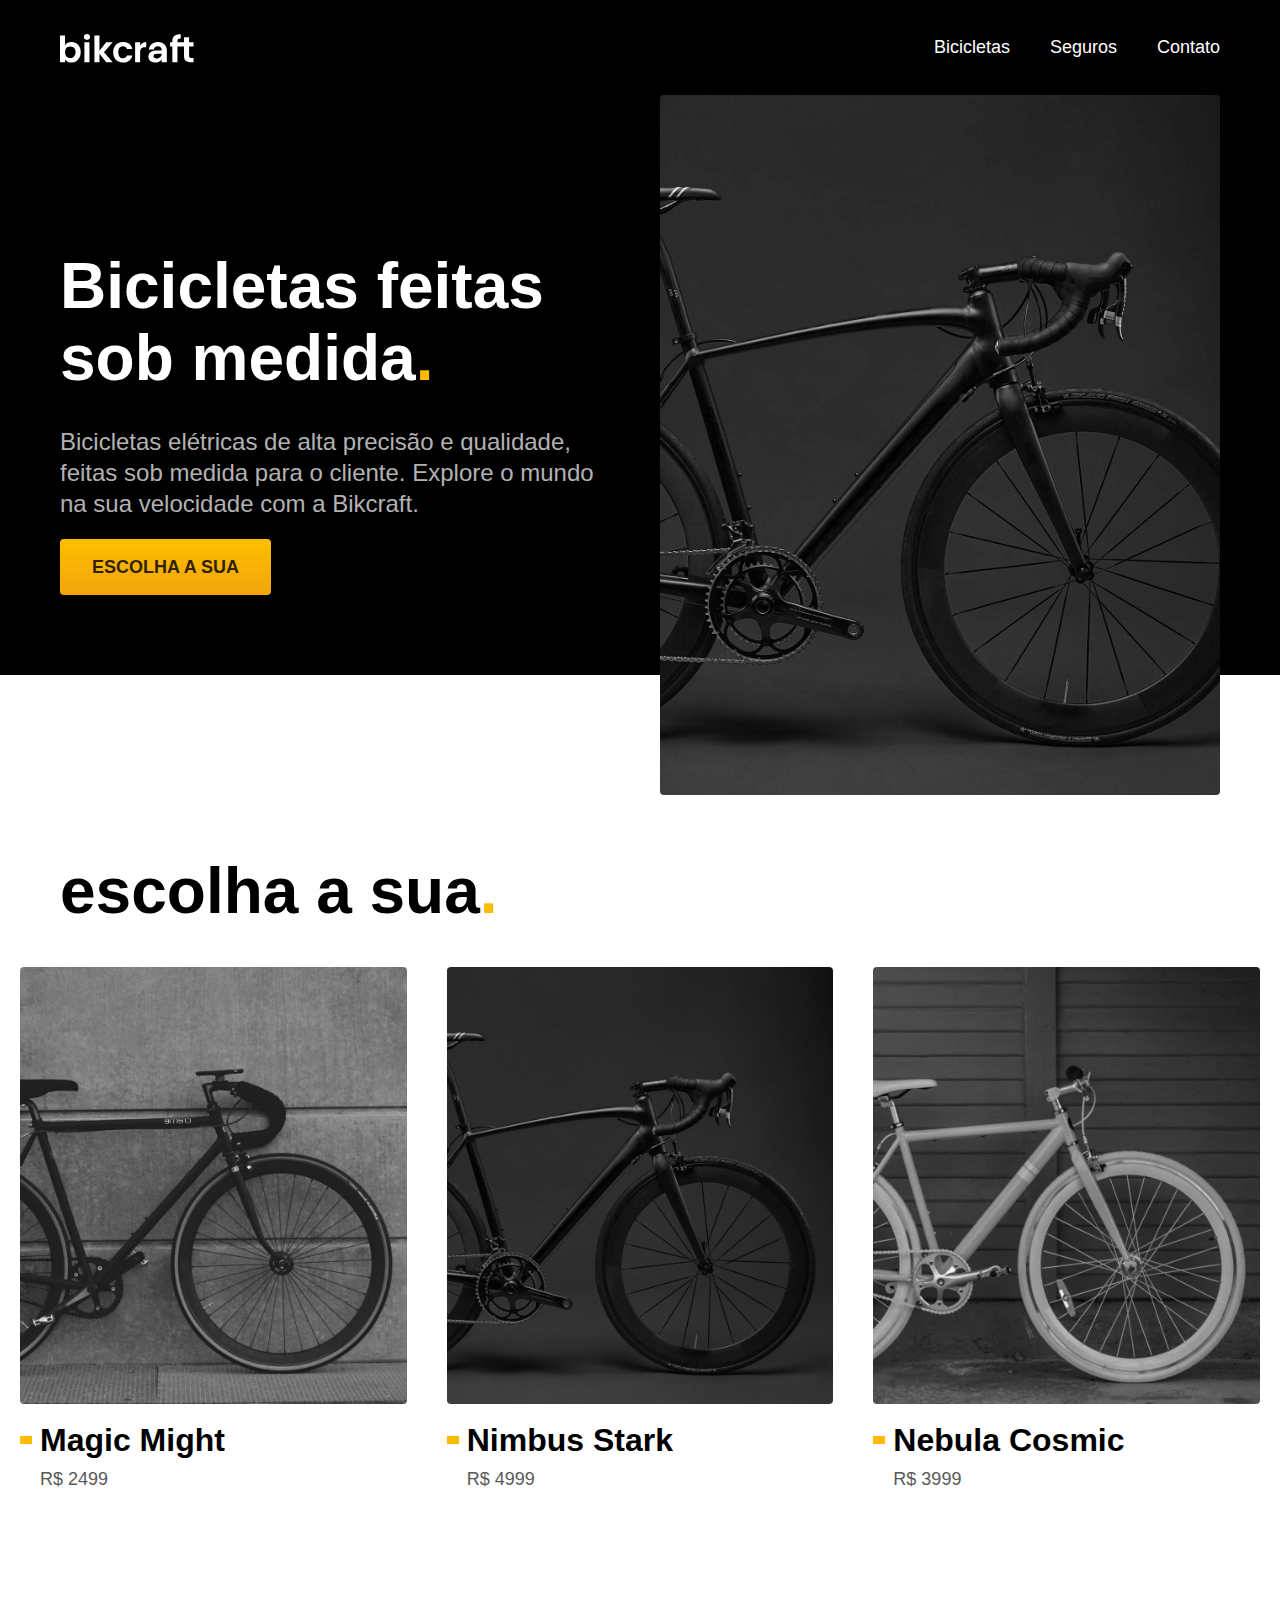
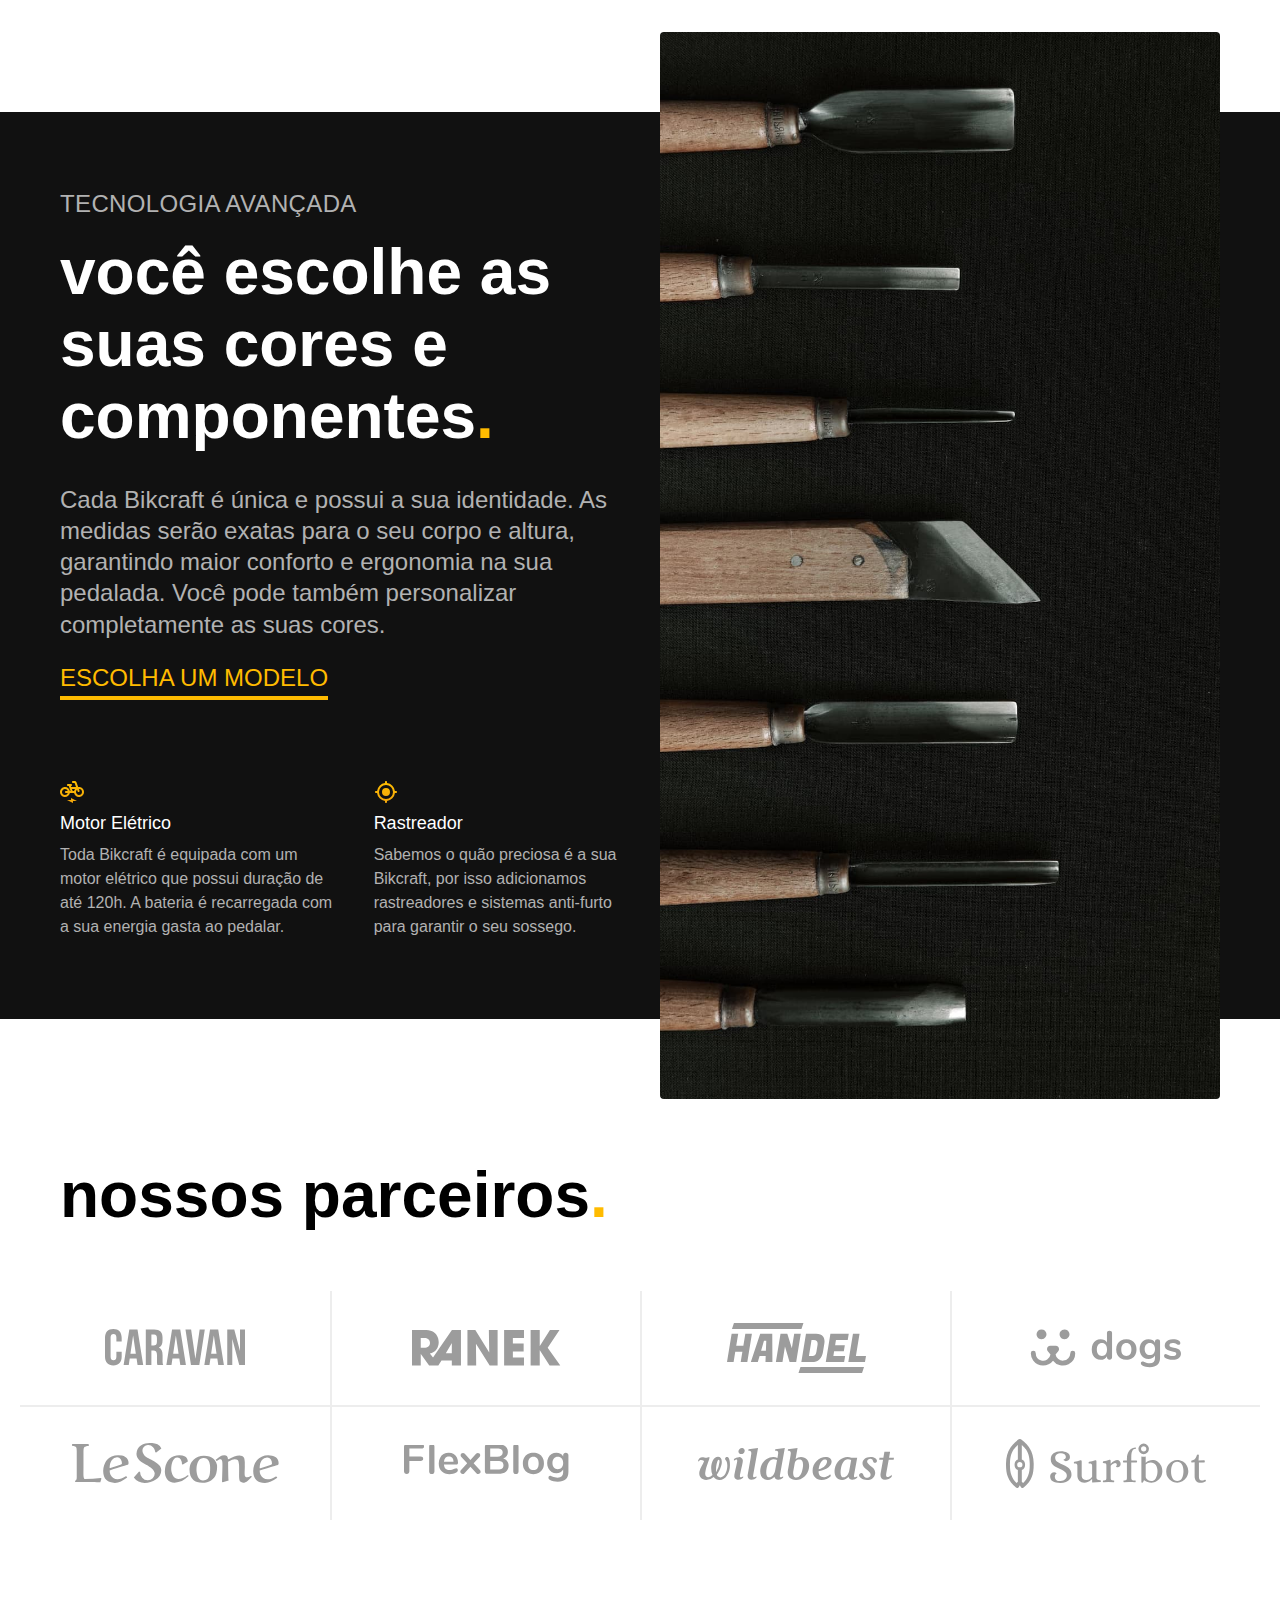
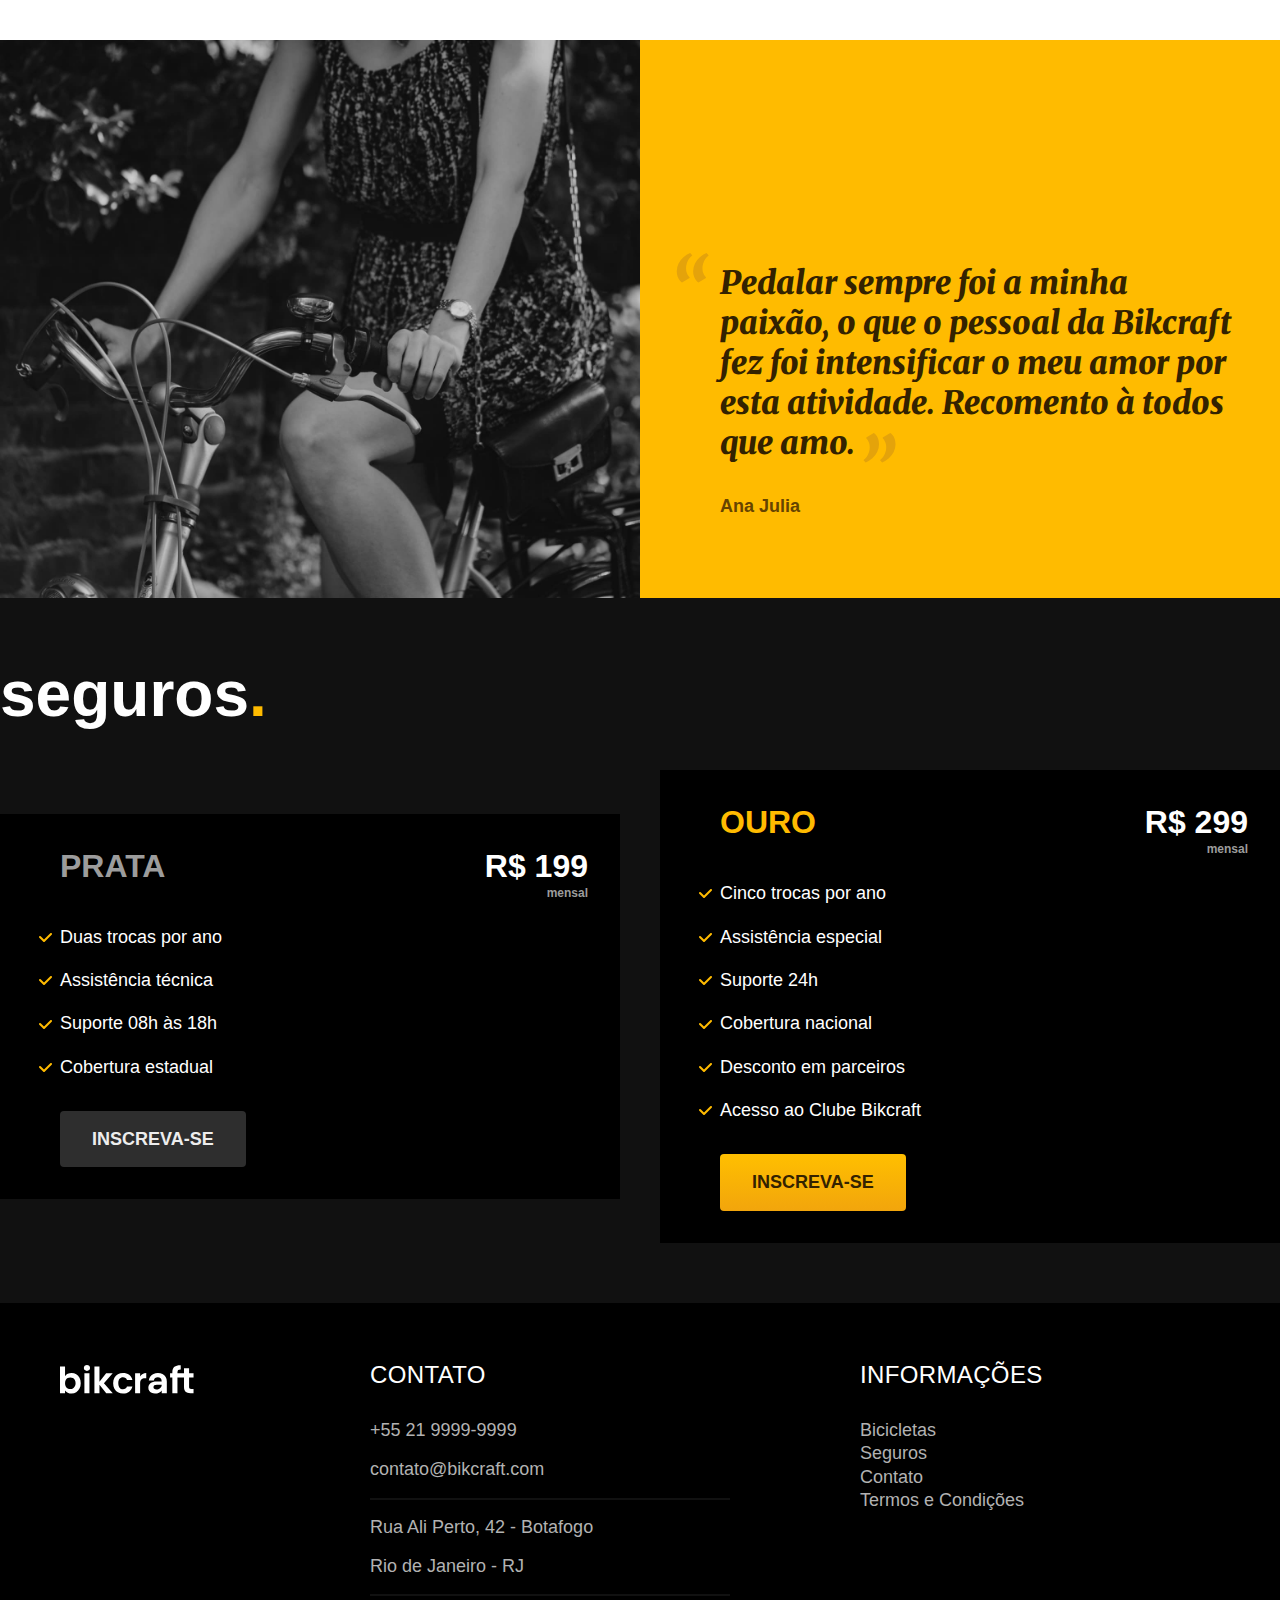
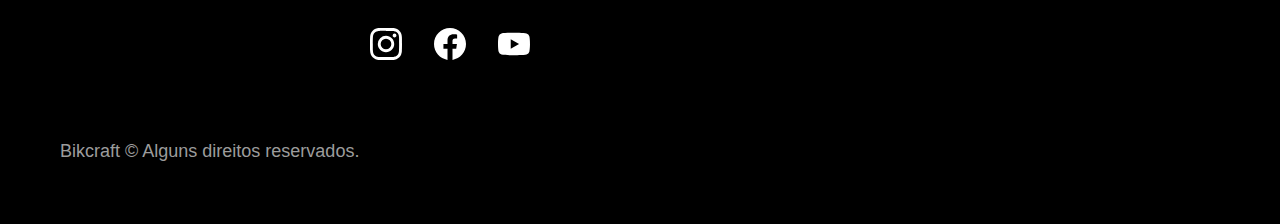
==== index.html @ 401b80a1 "criacao da pagina de termos" ====
<!DOCTYPE html>
<html lang="pt-br">

<head>
  <meta charset="UTF-8">
  <meta name="viewport" content="width=device-width, initial-scale=1.0">

  <title>Bikcraft - Bicicletas Elétricas</title>
  <meta name="description" content="Bicicletas elétricas de alta precisão e qualidade, feitas sob medida par ao cliente. Explore o mundo na sua velocidade com a Bikcraft.">

  <link rel="stylesheet" href="/css/style.css">

  <link rel="preconnect" href="https://fonts.googleapis.com">
  <link rel="preconnect" href="https://fonts.gstatic.com" crossorigin>
  <link href="https://fonts.googleapis.com/css2?family=DM+Sans:wght@400;700&family=Fira+Sans:wght@400;700&family=Merriweather:ital,wght@1,900&display=swap" rel="stylesheet">
</head>

<body>
  <header class="header-bg">
    <div class="header container">

      <a href="./">
        <img src="./img/bikcraft.svg" alt="Bikcraft">
      </a>

      <nav aria-label="primaria">
        <ul class="header-menu fonte-1-m cor-0">
          <li><a href="./bicicletas.html">Bicicletas</a></li>
          <li><a href="./seguros.html">Seguros</a></li>
          <li><a href="./contato.html">Contato</a></li>
        </ul>
      </nav>
    </div>
  </header>

  <main class="introducao-bg">
    <div class="introducao container">
      <div class="introducao-texto">
        <h1 class="fonte-1-xxl cor-0">
          Bicicletas feitas sob medida<span class="cor-p1">.</span>
        </h1>
        <p class="fonte-2-l cor-5">Bicicletas elétricas de alta precisão e qualidade, feitas sob medida para o cliente. Explore o mundo na sua velocidade com a Bikcraft.</p>
        <a class="fonte-1-m-b, botao" href="./bicicletas.html">Escolha a Sua</a>
      </div>
      <div>
        <img src="./img/fotos/introducao.jpg" alt="bicicleta elétrica preta">
      </div>
    </div>
  </main>

  <article class="bicicletas-lista ">
    <h2 class="container fonte-1-xxl cor-12">escolha a sua<span class="cor-p1">.</span></h2>

    <ul>
      <li>
        <a href="./bicicletas/magic.html">
          <img src="./img/bicicletas/magic-home.jpg" alt="Bicicleta preta">
          <h3 class="fonte-1-xl cor-12">Magic Might</h3>
          <span class="fonte-2-m cor-8">R$ 2499</span>
        </a>
      </li>
      <li>
        <a href="./bicicletas/nimbus.html">
          <img src="./img/bicicletas/nimbus-home.jpg" alt="Bicicleta preta">
          <h3 class="fonte-1-xl cor-12">Nimbus Stark</h3>
          <span class="fonte-2-m cor-8">R$ 4999</span>
        </a>
      </li>
      <li>
        <a href="./bicicletas/nebula.html">
          <img src="./img/bicicletas/nebula-home.jpg" alt="Bicicleta preta">
          <h3 class="fonte-1-xl cor-12">Nebula Cosmic</h3>
          <span class="fonte-2-m cor-8">R$ 3999</span>
        </a>
      </li>
    </ul>
  </article>

  <article class="tecnologia-bg">
    <div class="tecnologia container">
      <div class="tecnologia-conteudo">
        <span class="fonte-2-l-b cor-5">Tecnologia Avançada</span>
        <h2 class="fonte-1-xxl cor-0">você escolhe as suas cores e componentes<span class="cor-p1">.</span></h2>
        <p class="fonte-2-l cor-5">Cada Bikcraft é única e possui a sua identidade. As medidas serão exatas para o seu corpo e altura, garantindo maior conforto e ergonomia na sua pedalada. Você pode também personalizar completamente as suas cores.</p>
        <a class="link" href="./bicicletas.html">Escolha um modelo</a>
        <div class="tecnologia-vantagens">
          <div>
            <img src="/img/icones/eletrica.svg" alt="">
            <h3 class="fonte-1-m cor-0">Motor Elétrico</h3>
            <p class="fonte-2-s cor-5">Toda Bikcraft é equipada com um motor elétrico que possui duração de até 120h. A bateria é recarregada com a sua energia gasta ao pedalar.</p>
          </div>
          <div>
            <img src="/img/icones/rastreador.svg" alt="">
            <h3 class="fonte-1-m cor-0">Rastreador</h3>
            <p class="fonte-2-s cor-5">Sabemos o quão preciosa é a sua Bikcraft, por isso adicionamos rastreadores e sistemas anti-furto para garantir o seu sossego.</p>
          </div>
        </div>
      </div>
      <div class="tecnologia-imagem">
        <img src="./img/fotos/tecnologia.jpg" alt="">
      </div>

    </div>
  </article>

  <section class="parceiros" aria-label="Nossos Parceiros">
    <h2 class="container fonte-1-xxl">nossos parceiros<span class="cor-p1">.</span></h2>

    <ul>
      <li><img src="./img/parceiros/caravan.svg" alt="caravan"></li>
      <li><img src="./img/parceiros/ranek.svg" alt="ranek"></li>
      <li><img src="./img/parceiros/handel.svg" alt="handel"></li>
      <li><img src="./img/parceiros/dogs.svg" alt="dogs.svg"></li>
      <li><img src="./img/parceiros/lescone.svg" alt="lescone"></li>
      <li><img src="./img/parceiros/flexblog.svg" alt="flexblog"></li>
      <li><img src="./img/parceiros/wildbeast.svg" alt="wildbeast"></li>
      <li><img src="./img/parceiros/surfbot.svg" alt="surfbot"></li>
    </ul>
  </section>

  <section class="depoimento" aria-label="Depoimento">
    <div>
      <img src="./img/fotos/depoimento.jpg" alt="Pessoa pedalando uma bicicleta Bikcraft">
    </div>
    <div class="depoimento-conteudo">
      <blockquote class="fonte-1-xl cor-p5">
        <p>Pedalar sempre foi a minha paixão, o que o pessoal da Bikcraft fez foi intensificar o meu amor por esta atividade. Recomento à todos que amo.</p>
      </blockquote>
      <span class="fonte-1-m-b cor-p4">Ana Julia</span>
    </div>
  </section>

  <article class="seguros-bg">
    <div class="seguros">
      <h2 class="fonte-1-xxl cor-0">seguros<span class="cor-p1">.</span></h2>
      <div class="seguros-item">
        <h3 class="fonte-1-xl cor-6">PRATA</h3>
        <span class="fonte-1-xl cor-0">R$ 199 <span class="fonte-1-xs cor-6">mensal</span></span>
        <ul class="fonte-2-m cor-0">
          <li>Duas trocas por ano</li>
          <li>Assistência técnica</li>
          <li>Suporte 08h às 18h</li>
          <li>Cobertura estadual</li>
        </ul>
        <a class="botao secundario" href="./orcamento.html">Inscreva-se</a>
      </div>

      <div class="seguros-item">
        <h3 class="fonte-1-xl cor-p1">OURO</h3>
        <span class="fonte-1-xl cor-0">R$ 299 <span class="fonte-1-xs cor-6">mensal</span></span>
        <ul class="fonte-2-m cor-0">
          <li>Cinco trocas por ano</li>
          <li>Assistência especial</li>
          <li>Suporte 24h</li>
          <li>Cobertura nacional</li>
          <li>Desconto em parceiros</li>
          <li>Acesso ao Clube Bikcraft</li>
        </ul>
        <a class="botao" href="./orcamento.html">Inscreva-se</a>
      </div>
    </div>
  </article>

  <footer class="footer-bg">
    <div class="footer container">
      <img src="./img/bikcraft.svg" alt="Bikcraft">
      <div class="footer-contato">
        <h3 class="fonte-2-l-b cor-0">Contato</h3>
        <ul class="fonte-2-m cor-5">
          <li><a href="tel:+552199999999">+55 21 9999-9999</a></li>
          <li><a href="mailto:contato@bikcraft.com">contato@bikcraft.com</a></li>
          <li>Rua Ali Perto, 42 - Botafogo</li>
          <li>Rio de Janeiro - RJ</li>
        </ul>
        <div class="footer-redes">
          <a href="./">
            <img src="./img/redes/instagram.svg" alt="Instagram">
          </a>
          <a href="./">
            <img src="./img/redes/facebook.svg" alt="Facebook">
          </a>
          <a href="./">
            <img src="./img/redes/youtube.svg" alt="Youtube">
          </a>
        </div>
      </div>
      <div class="footer-informacoes">
        <h3 class="fonte-2-l-b cor-0">Informações</h3>
        <nav>
          <ul class="fonte-1-m cor-5">
            <li><a href="./bicicletas.html">Bicicletas</a></li>
            <li><a href="./seguros.html">Seguros</a></li>
            <li><a href="./contato.html">Contato</a></li>
            <li><a href="./termos.html">Termos e Condições</a></li>
          </ul>
        </nav>
      </div>
      <p class="footer-copy fonte-2-m cor-6">Bikcraft © Alguns direitos reservados.</p>
    </div>
  </footer>
</body>

</html>
---- css/style.css ----
@import "./global/global.css";
@import "./global/header.css";
@import "./global/footer.css";

/* Utilidades */
@import "./utilidades/componentes.css";
@import "./utilidades/cores.css";
@import "./utilidades/fontes.css";

/* Home */
@import "./home/introducao.css";
@import "./home/tecnologia.css";
@import "./home/parceiros.css";
@import "./home/depoimento.css";

/* Bicicletas */
@import "./bicicletas/bicicletas-lista.css";

/* Seguros */
@import "./seguros/seguros.css";

/* Termos */
@import "./termos/termos.css";
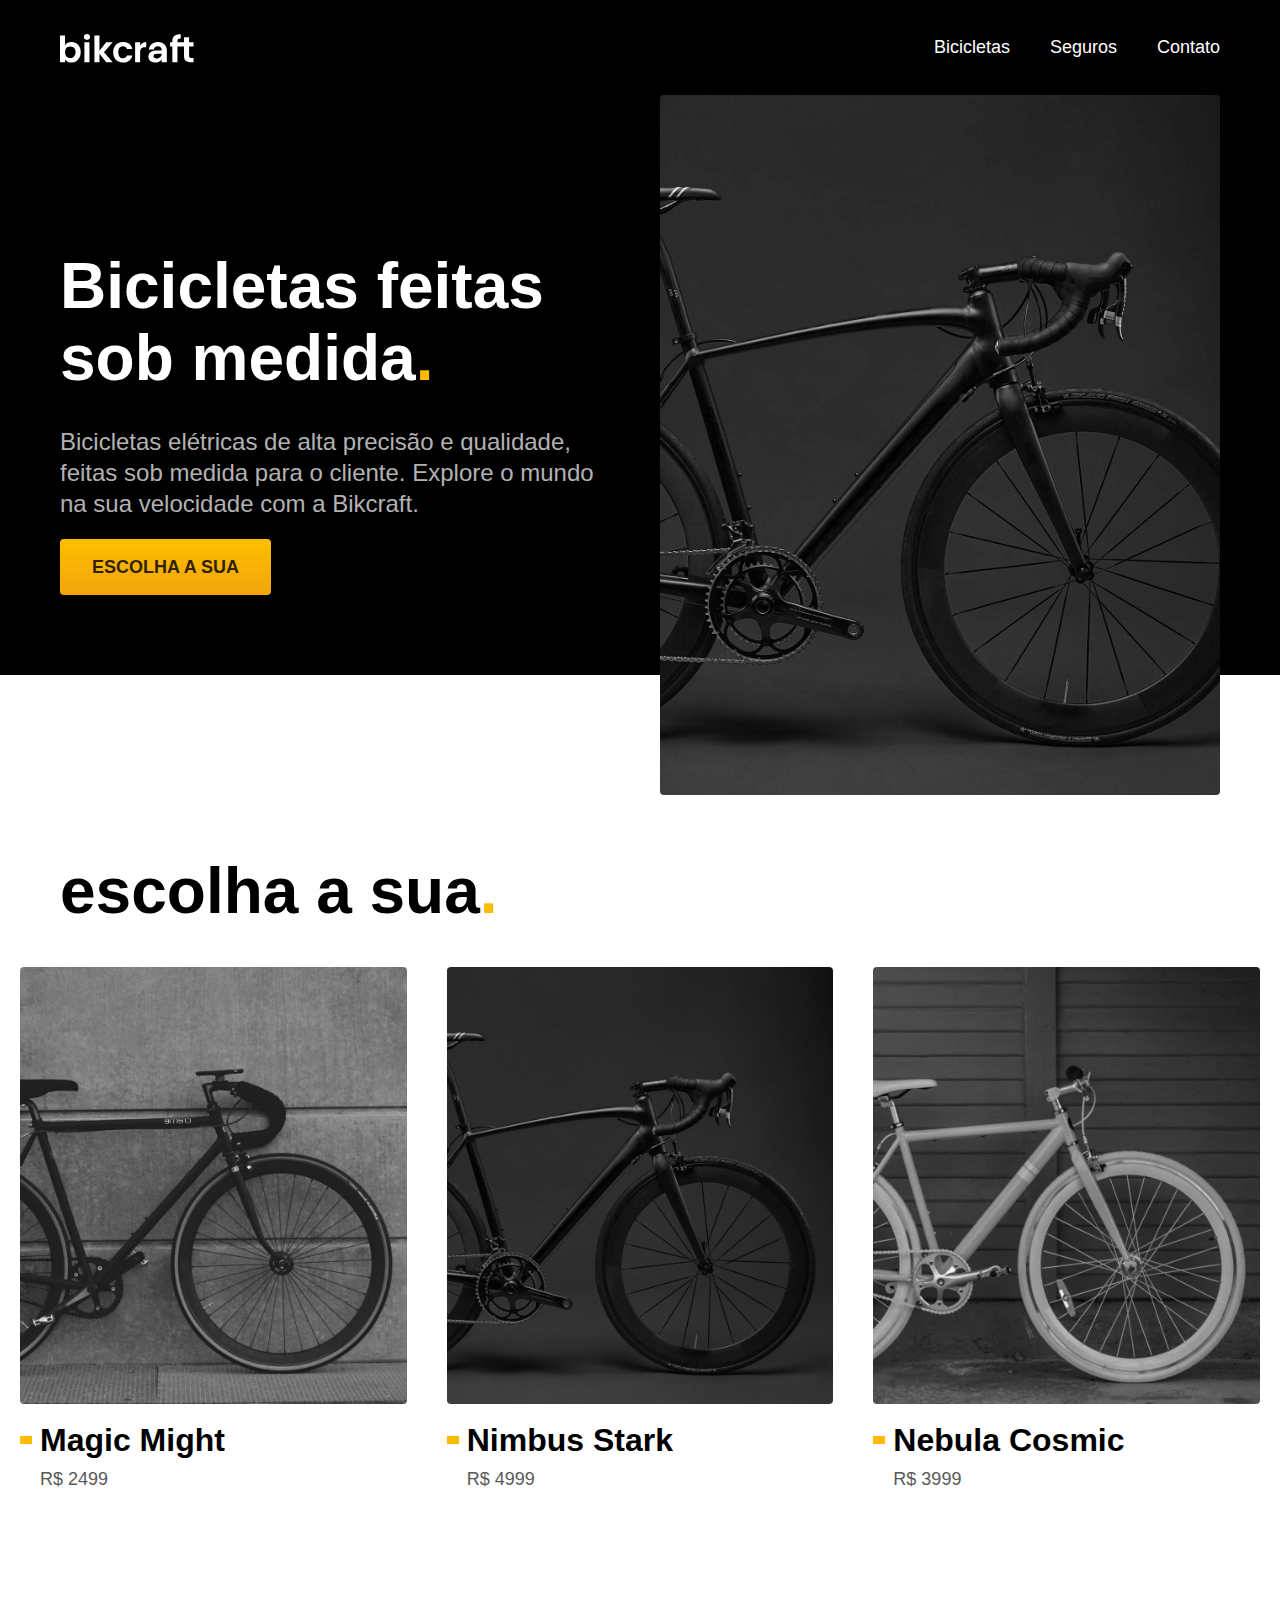
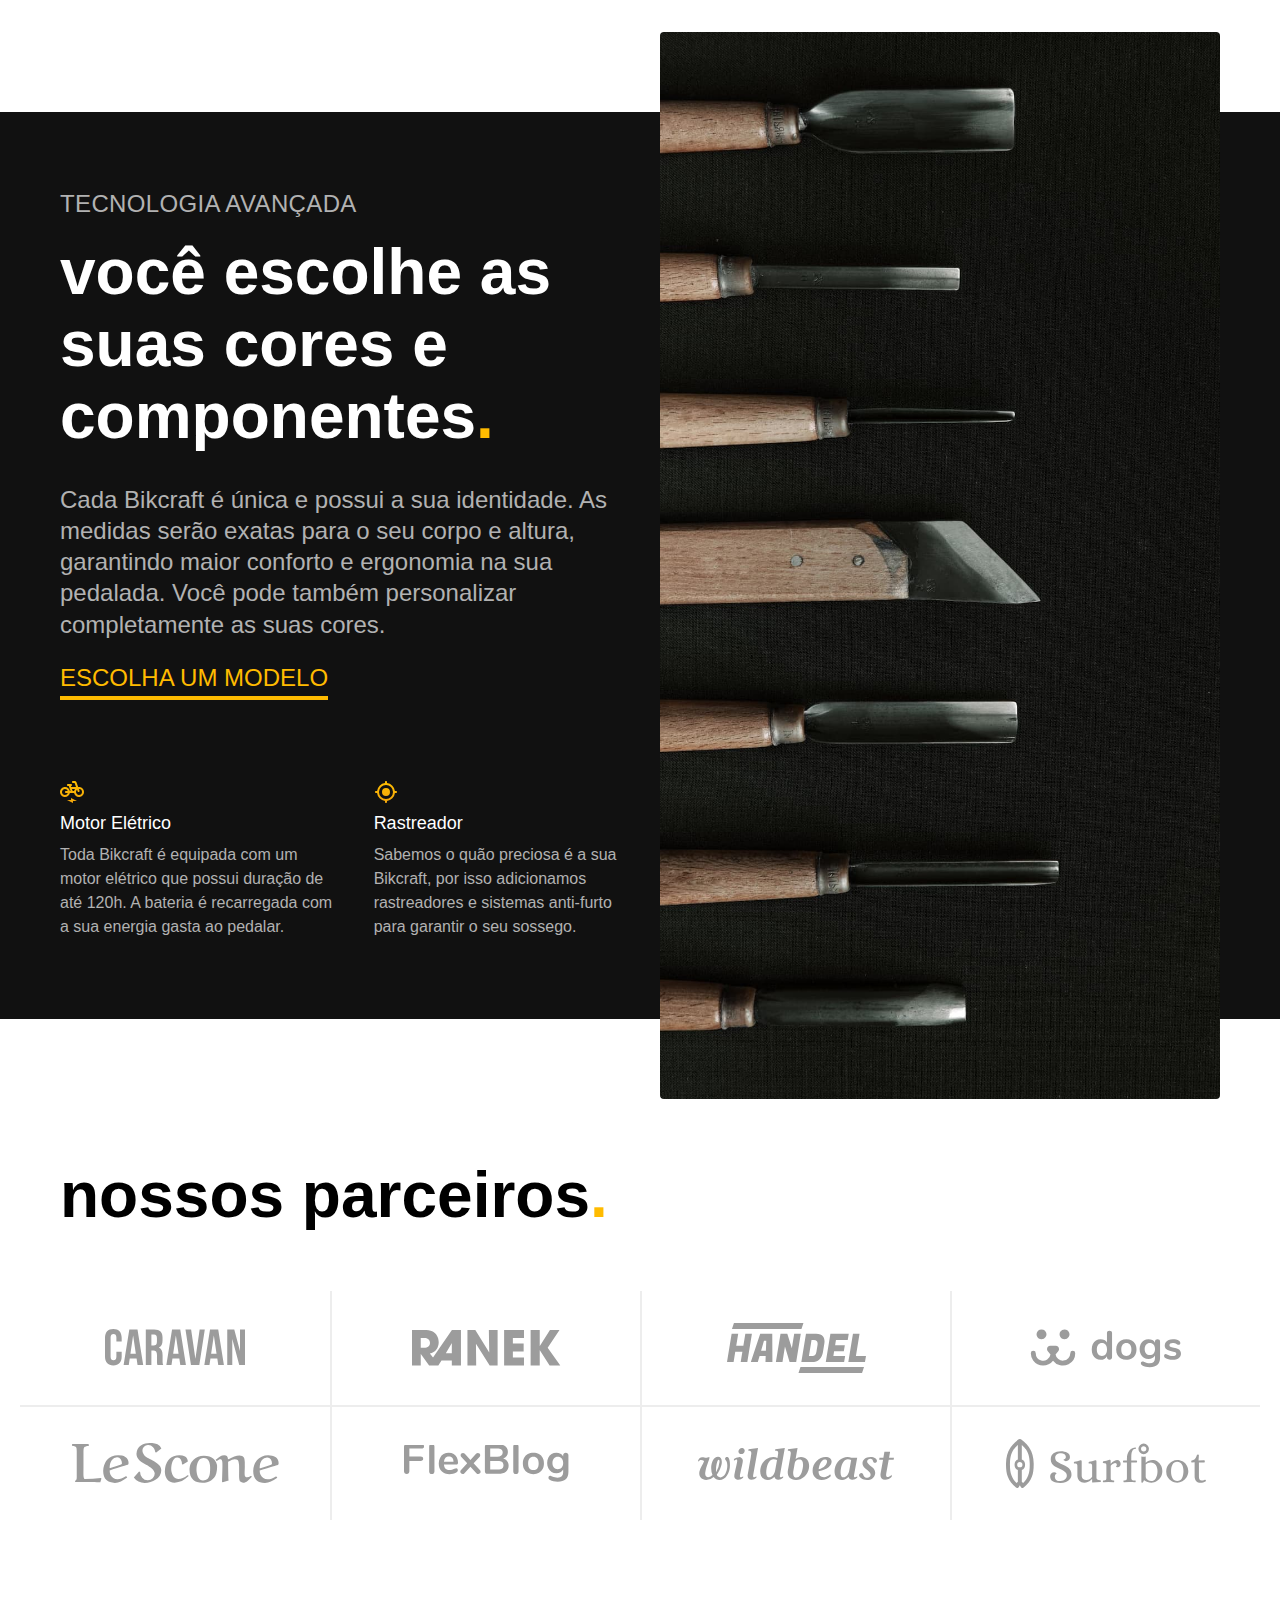
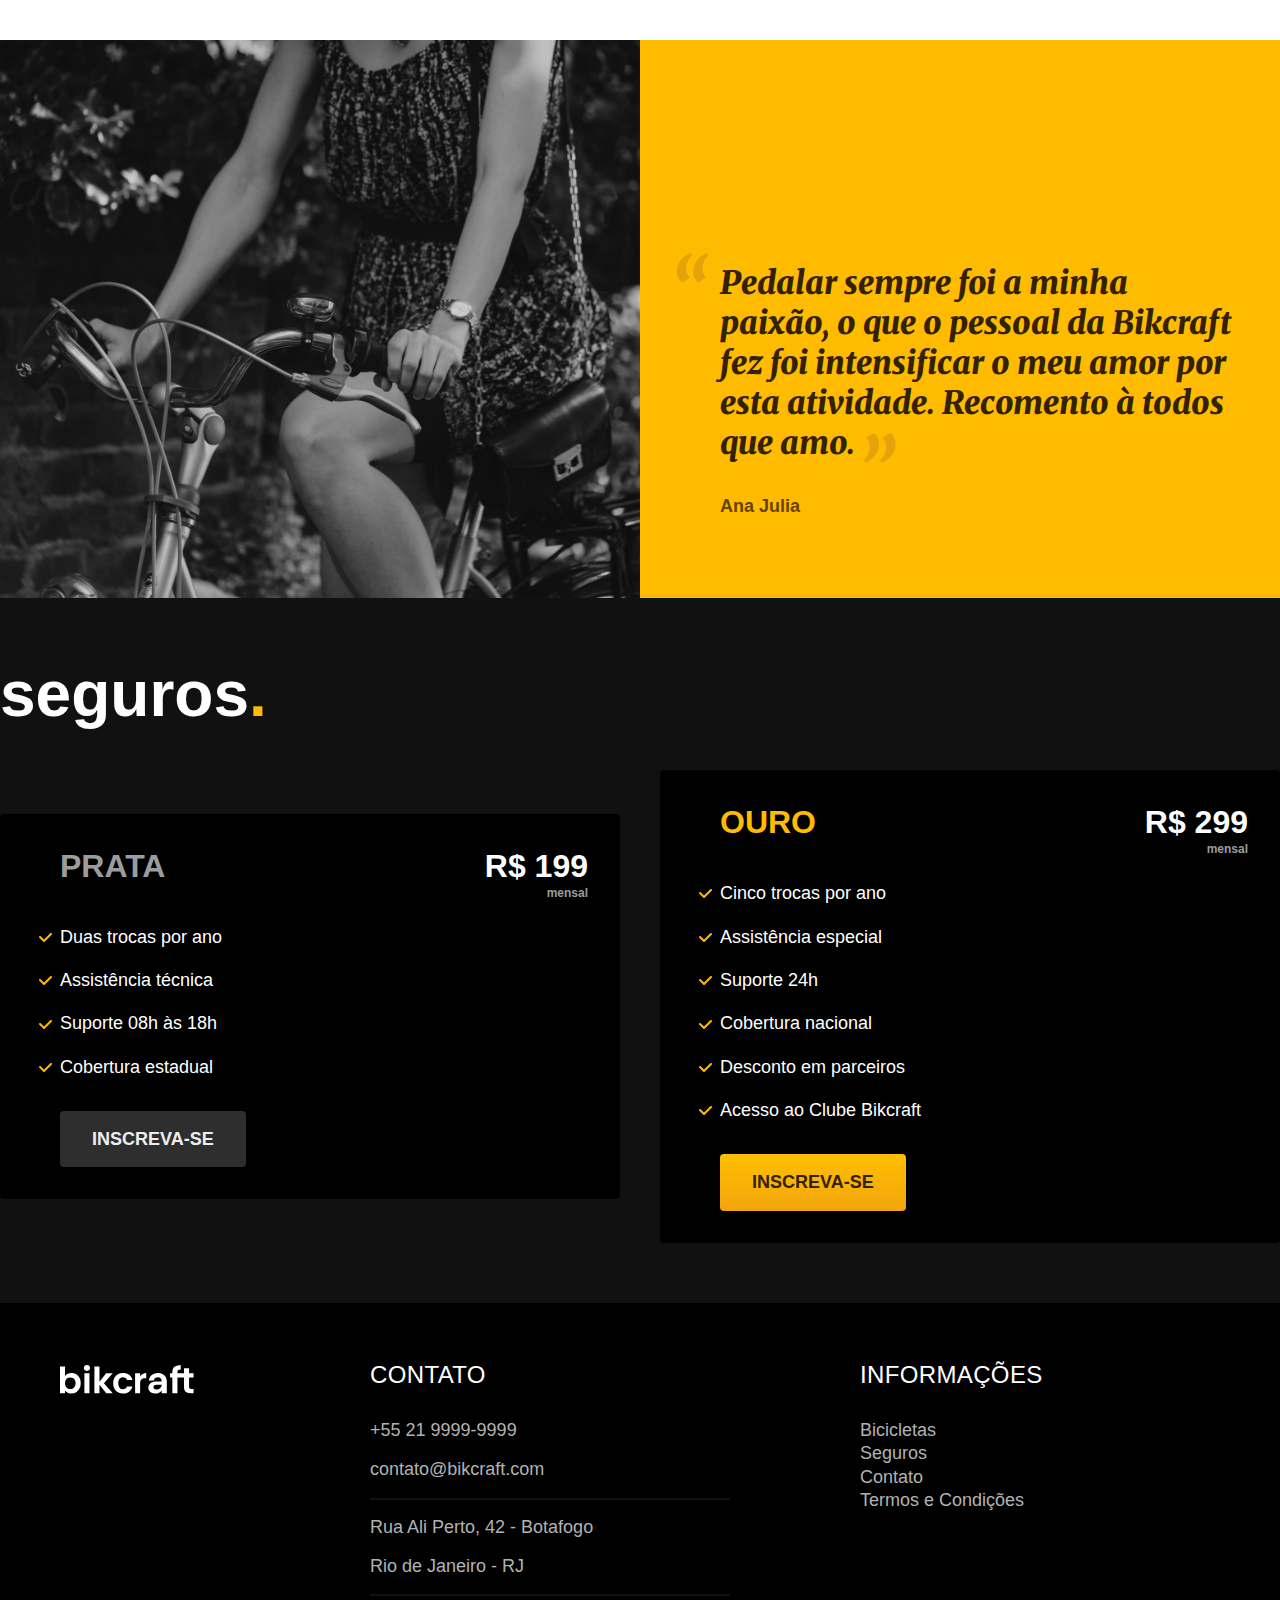
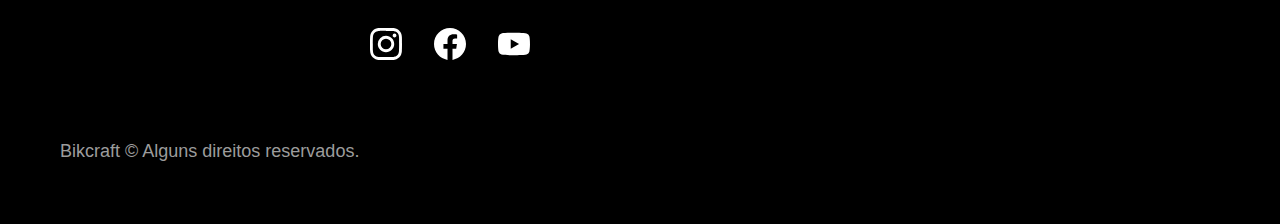
==== commit 166b4e0e: "criacao das paginas das bicicletas" ====
--- a/index.html
+++ b/index.html
@@ -8,7 +8,7 @@
   <title>Bikcraft - Bicicletas Elétricas</title>
   <meta name="description" content="Bicicletas elétricas de alta precisão e qualidade, feitas sob medida par ao cliente. Explore o mundo na sua velocidade com a Bikcraft.">
 
-  <link rel="stylesheet" href="/css/style.css">
+  <link rel="stylesheet" href="../css/style.css">
 
   <link rel="preconnect" href="https://fonts.googleapis.com">
   <link rel="preconnect" href="https://fonts.gstatic.com" crossorigin>
@@ -19,15 +19,15 @@
   <header class="header-bg">
     <div class="header container">
 
-      <a href="./">
-        <img src="./img/bikcraft.svg" alt="Bikcraft">
+      <a href="../">
+        <img src="../img/bikcraft.svg" alt="Bikcraft">
       </a>
 
       <nav aria-label="primaria">
         <ul class="header-menu fonte-1-m cor-0">
-          <li><a href="./bicicletas.html">Bicicletas</a></li>
-          <li><a href="./seguros.html">Seguros</a></li>
-          <li><a href="./contato.html">Contato</a></li>
+          <li><a href="../bicicletas.html">Bicicletas</a></li>
+          <li><a href="../seguros.html">Seguros</a></li>
+          <li><a href="../contato.html">Contato</a></li>
         </ul>
       </nav>
     </div>
@@ -40,10 +40,10 @@
           Bicicletas feitas sob medida<span class="cor-p1">.</span>
         </h1>
         <p class="fonte-2-l cor-5">Bicicletas elétricas de alta precisão e qualidade, feitas sob medida para o cliente. Explore o mundo na sua velocidade com a Bikcraft.</p>
-        <a class="fonte-1-m-b, botao" href="./bicicletas.html">Escolha a Sua</a>
+        <a class="fonte-1-m-b, botao" href="../bicicletas.html">Escolha a Sua</a>
       </div>
       <div>
-        <img src="./img/fotos/introducao.jpg" alt="bicicleta elétrica preta">
+        <img src="../img/fotos/introducao.jpg" alt="bicicleta elétrica preta">
       </div>
     </div>
   </main>
@@ -53,22 +53,22 @@
 
     <ul>
       <li>
-        <a href="./bicicletas/magic.html">
-          <img src="./img/bicicletas/magic-home.jpg" alt="Bicicleta preta">
+        <a href="../bicicletas/magic.html">
+          <img src="../img/bicicletas/magic-home.jpg" alt="Bicicleta preta">
           <h3 class="fonte-1-xl cor-12">Magic Might</h3>
           <span class="fonte-2-m cor-8">R$ 2499</span>
         </a>
       </li>
       <li>
-        <a href="./bicicletas/nimbus.html">
-          <img src="./img/bicicletas/nimbus-home.jpg" alt="Bicicleta preta">
+        <a href="../bicicletas/nimbus.html">
+          <img src="../img/bicicletas/nimbus-home.jpg" alt="Bicicleta preta">
           <h3 class="fonte-1-xl cor-12">Nimbus Stark</h3>
           <span class="fonte-2-m cor-8">R$ 4999</span>
         </a>
       </li>
       <li>
-        <a href="./bicicletas/nebula.html">
-          <img src="./img/bicicletas/nebula-home.jpg" alt="Bicicleta preta">
+        <a href="../bicicletas/nebula.html">
+          <img src="../img/bicicletas/nebula-home.jpg" alt="Bicicleta preta">
           <h3 class="fonte-1-xl cor-12">Nebula Cosmic</h3>
           <span class="fonte-2-m cor-8">R$ 3999</span>
         </a>
@@ -82,7 +82,7 @@
         <span class="fonte-2-l-b cor-5">Tecnologia Avançada</span>
         <h2 class="fonte-1-xxl cor-0">você escolhe as suas cores e componentes<span class="cor-p1">.</span></h2>
         <p class="fonte-2-l cor-5">Cada Bikcraft é única e possui a sua identidade. As medidas serão exatas para o seu corpo e altura, garantindo maior conforto e ergonomia na sua pedalada. Você pode também personalizar completamente as suas cores.</p>
-        <a class="link" href="./bicicletas.html">Escolha um modelo</a>
+        <a class="link" href="../bicicletas.html">Escolha um modelo</a>
         <div class="tecnologia-vantagens">
           <div>
             <img src="/img/icones/eletrica.svg" alt="">
@@ -97,7 +97,7 @@
         </div>
       </div>
       <div class="tecnologia-imagem">
-        <img src="./img/fotos/tecnologia.jpg" alt="">
+        <img src="../img/fotos/tecnologia.jpg" alt="">
       </div>
 
     </div>
@@ -107,20 +107,20 @@
     <h2 class="container fonte-1-xxl">nossos parceiros<span class="cor-p1">.</span></h2>
 
     <ul>
-      <li><img src="./img/parceiros/caravan.svg" alt="caravan"></li>
-      <li><img src="./img/parceiros/ranek.svg" alt="ranek"></li>
-      <li><img src="./img/parceiros/handel.svg" alt="handel"></li>
-      <li><img src="./img/parceiros/dogs.svg" alt="dogs.svg"></li>
-      <li><img src="./img/parceiros/lescone.svg" alt="lescone"></li>
-      <li><img src="./img/parceiros/flexblog.svg" alt="flexblog"></li>
-      <li><img src="./img/parceiros/wildbeast.svg" alt="wildbeast"></li>
-      <li><img src="./img/parceiros/surfbot.svg" alt="surfbot"></li>
+      <li><img src="../img/parceiros/caravan.svg" alt="caravan"></li>
+      <li><img src="../img/parceiros/ranek.svg" alt="ranek"></li>
+      <li><img src="../img/parceiros/handel.svg" alt="handel"></li>
+      <li><img src="../img/parceiros/dogs.svg" alt="dogs.svg"></li>
+      <li><img src="../img/parceiros/lescone.svg" alt="lescone"></li>
+      <li><img src="../img/parceiros/flexblog.svg" alt="flexblog"></li>
+      <li><img src="../img/parceiros/wildbeast.svg" alt="wildbeast"></li>
+      <li><img src="../img/parceiros/surfbot.svg" alt="surfbot"></li>
     </ul>
   </section>
 
   <section class="depoimento" aria-label="Depoimento">
     <div>
-      <img src="./img/fotos/depoimento.jpg" alt="Pessoa pedalando uma bicicleta Bikcraft">
+      <img src="../img/fotos/depoimento.jpg" alt="Pessoa pedalando uma bicicleta Bikcraft">
     </div>
     <div class="depoimento-conteudo">
       <blockquote class="fonte-1-xl cor-p5">
@@ -142,7 +142,7 @@
           <li>Suporte 08h às 18h</li>
           <li>Cobertura estadual</li>
         </ul>
-        <a class="botao secundario" href="./orcamento.html">Inscreva-se</a>
+        <a class="botao secundario" href="../orcamento.html">Inscreva-se</a>
       </div>
 
       <div class="seguros-item">
@@ -156,14 +156,14 @@
           <li>Desconto em parceiros</li>
           <li>Acesso ao Clube Bikcraft</li>
         </ul>
-        <a class="botao" href="./orcamento.html">Inscreva-se</a>
+        <a class="botao" href="../orcamento.html">Inscreva-se</a>
       </div>
     </div>
   </article>
 
   <footer class="footer-bg">
     <div class="footer container">
-      <img src="./img/bikcraft.svg" alt="Bikcraft">
+      <img src="../img/bikcraft.svg" alt="Bikcraft">
       <div class="footer-contato">
         <h3 class="fonte-2-l-b cor-0">Contato</h3>
         <ul class="fonte-2-m cor-5">
@@ -173,14 +173,14 @@
           <li>Rio de Janeiro - RJ</li>
         </ul>
         <div class="footer-redes">
-          <a href="./">
-            <img src="./img/redes/instagram.svg" alt="Instagram">
+          <a href="../">
+            <img src="../img/redes/instagram.svg" alt="Instagram">
           </a>
-          <a href="./">
-            <img src="./img/redes/facebook.svg" alt="Facebook">
+          <a href="../">
+            <img src="../img/redes/facebook.svg" alt="Facebook">
           </a>
-          <a href="./">
-            <img src="./img/redes/youtube.svg" alt="Youtube">
+          <a href="../">
+            <img src="../img/redes/youtube.svg" alt="Youtube">
           </a>
         </div>
       </div>
@@ -188,10 +188,10 @@
         <h3 class="fonte-2-l-b cor-0">Informações</h3>
         <nav>
           <ul class="fonte-1-m cor-5">
-            <li><a href="./bicicletas.html">Bicicletas</a></li>
-            <li><a href="./seguros.html">Seguros</a></li>
-            <li><a href="./contato.html">Contato</a></li>
-            <li><a href="./termos.html">Termos e Condições</a></li>
+            <li><a href="../bicicletas.html">Bicicletas</a></li>
+            <li><a href="../seguros.html">Seguros</a></li>
+            <li><a href="../contato.html">Contato</a></li>
+            <li><a href="../termos.html">Termos e Condições</a></li>
           </ul>
         </nav>
       </div>
--- a/css/style.css
+++ b/css/style.css
@@ -15,9 +15,16 @@
 
 /* Bicicletas */
 @import "./bicicletas/bicicletas-lista.css";
+@import "./bicicletas/bicicletas.css";
+
+/* Bicicleta */
+@import "./bicicleta/bicicleta.css";
+@import "./bicicleta/seguro.css";
 
 /* Seguros */
 @import "./seguros/seguros.css";
+@import "./seguros/vantagens.css";
+@import "./seguros/perguntas.css";
 
 /* Termos */
 @import "./termos/termos.css";
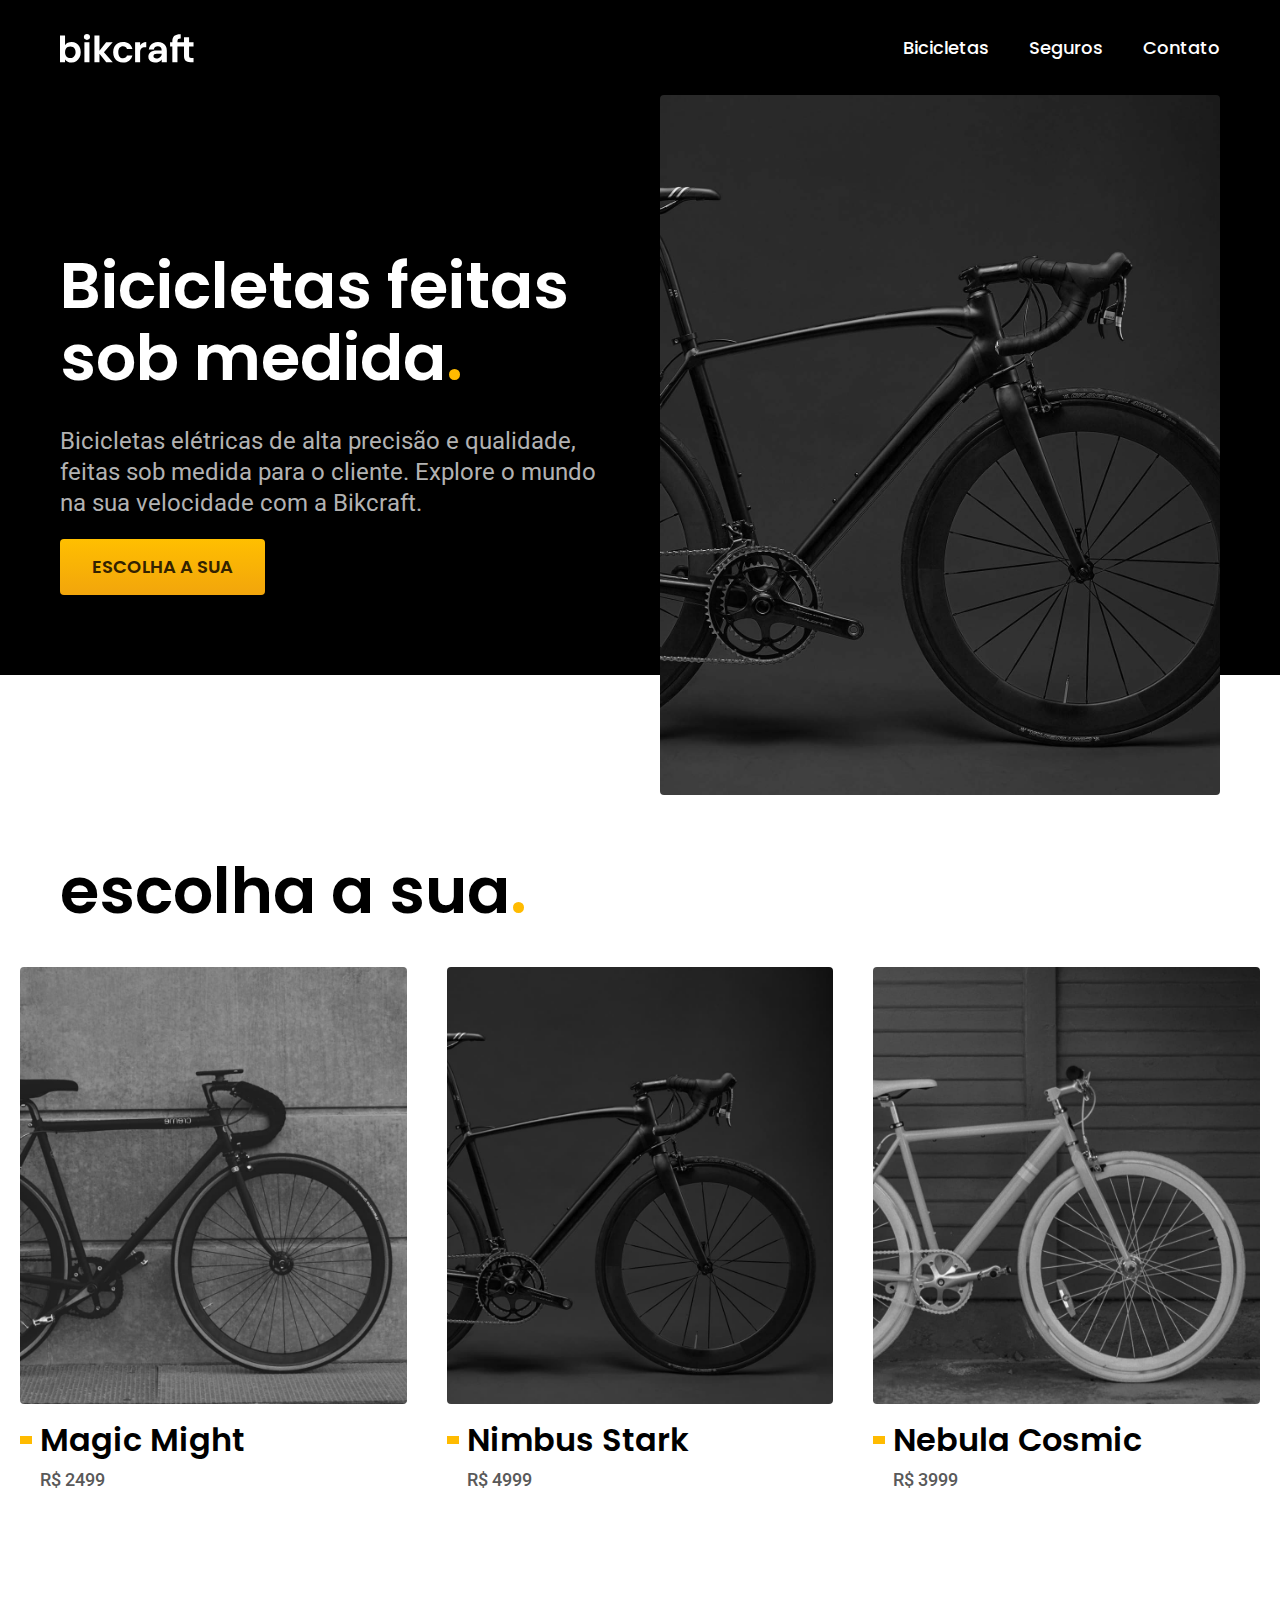
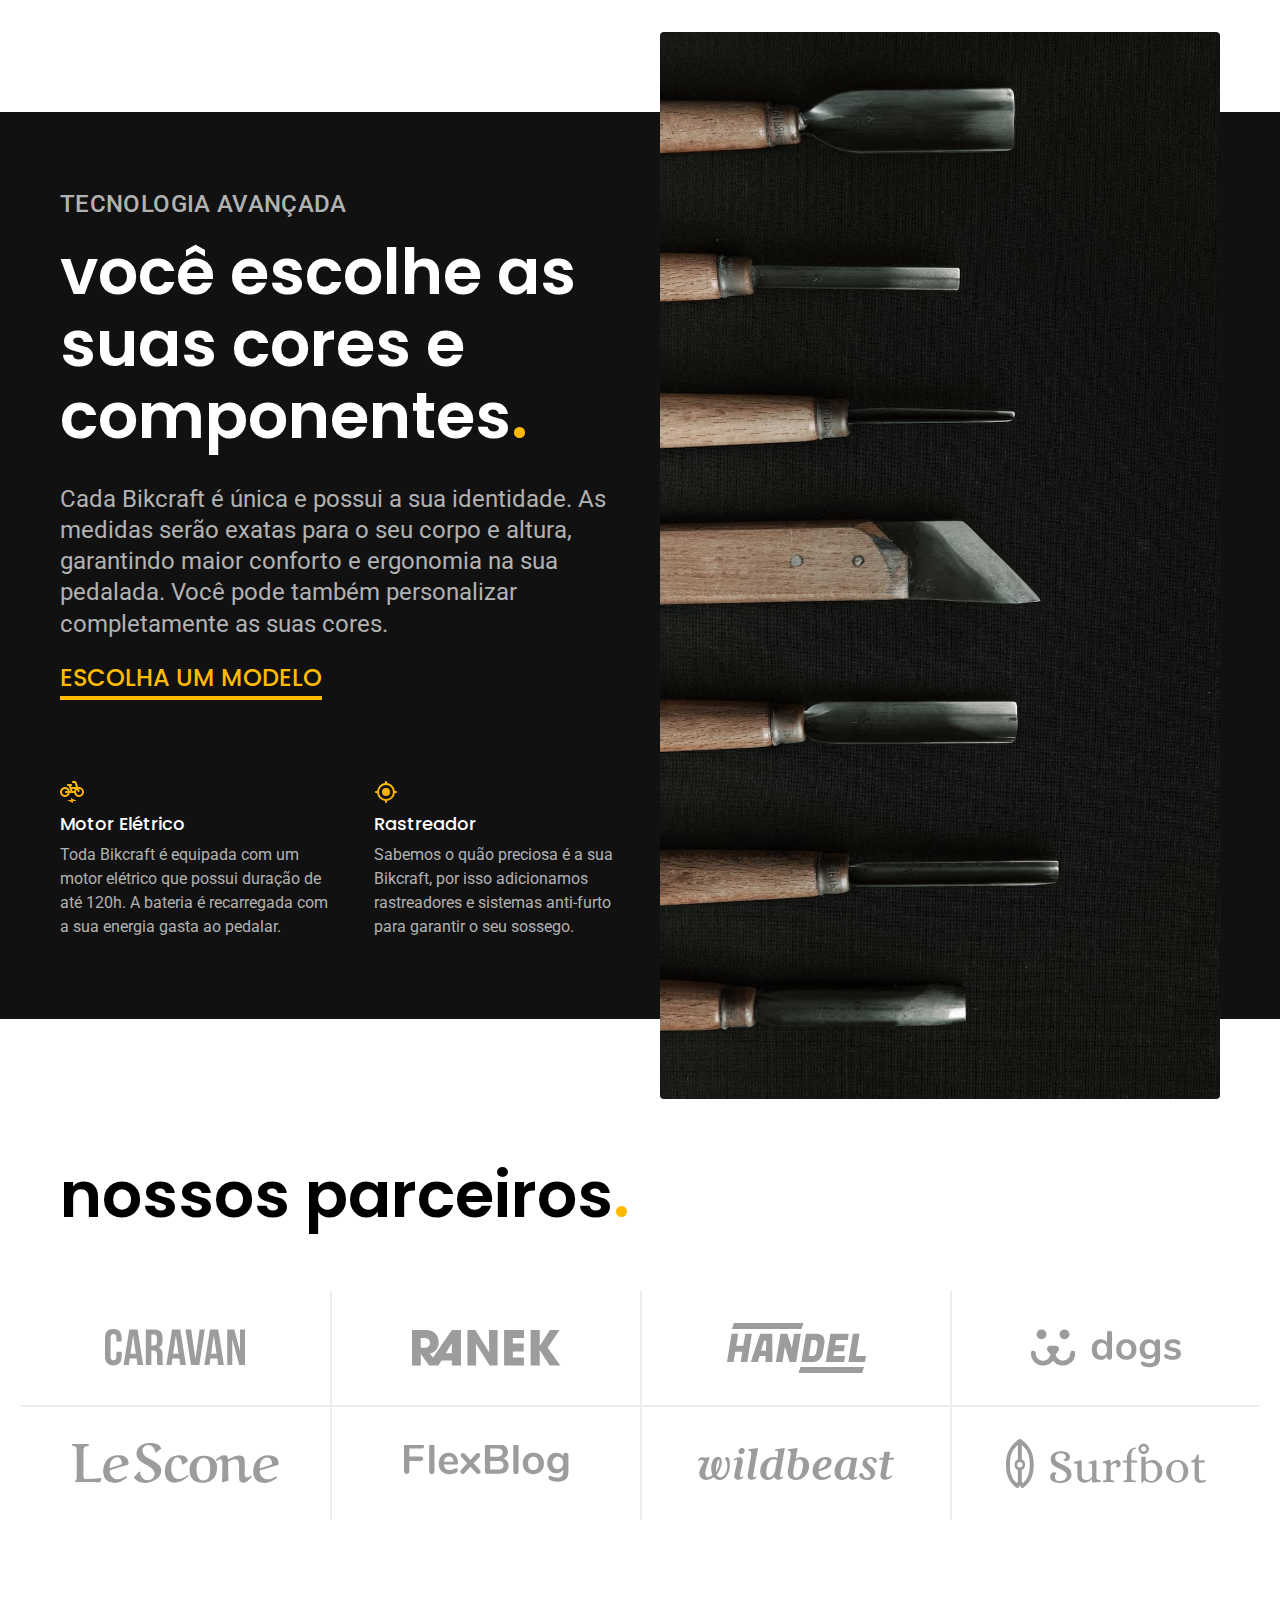
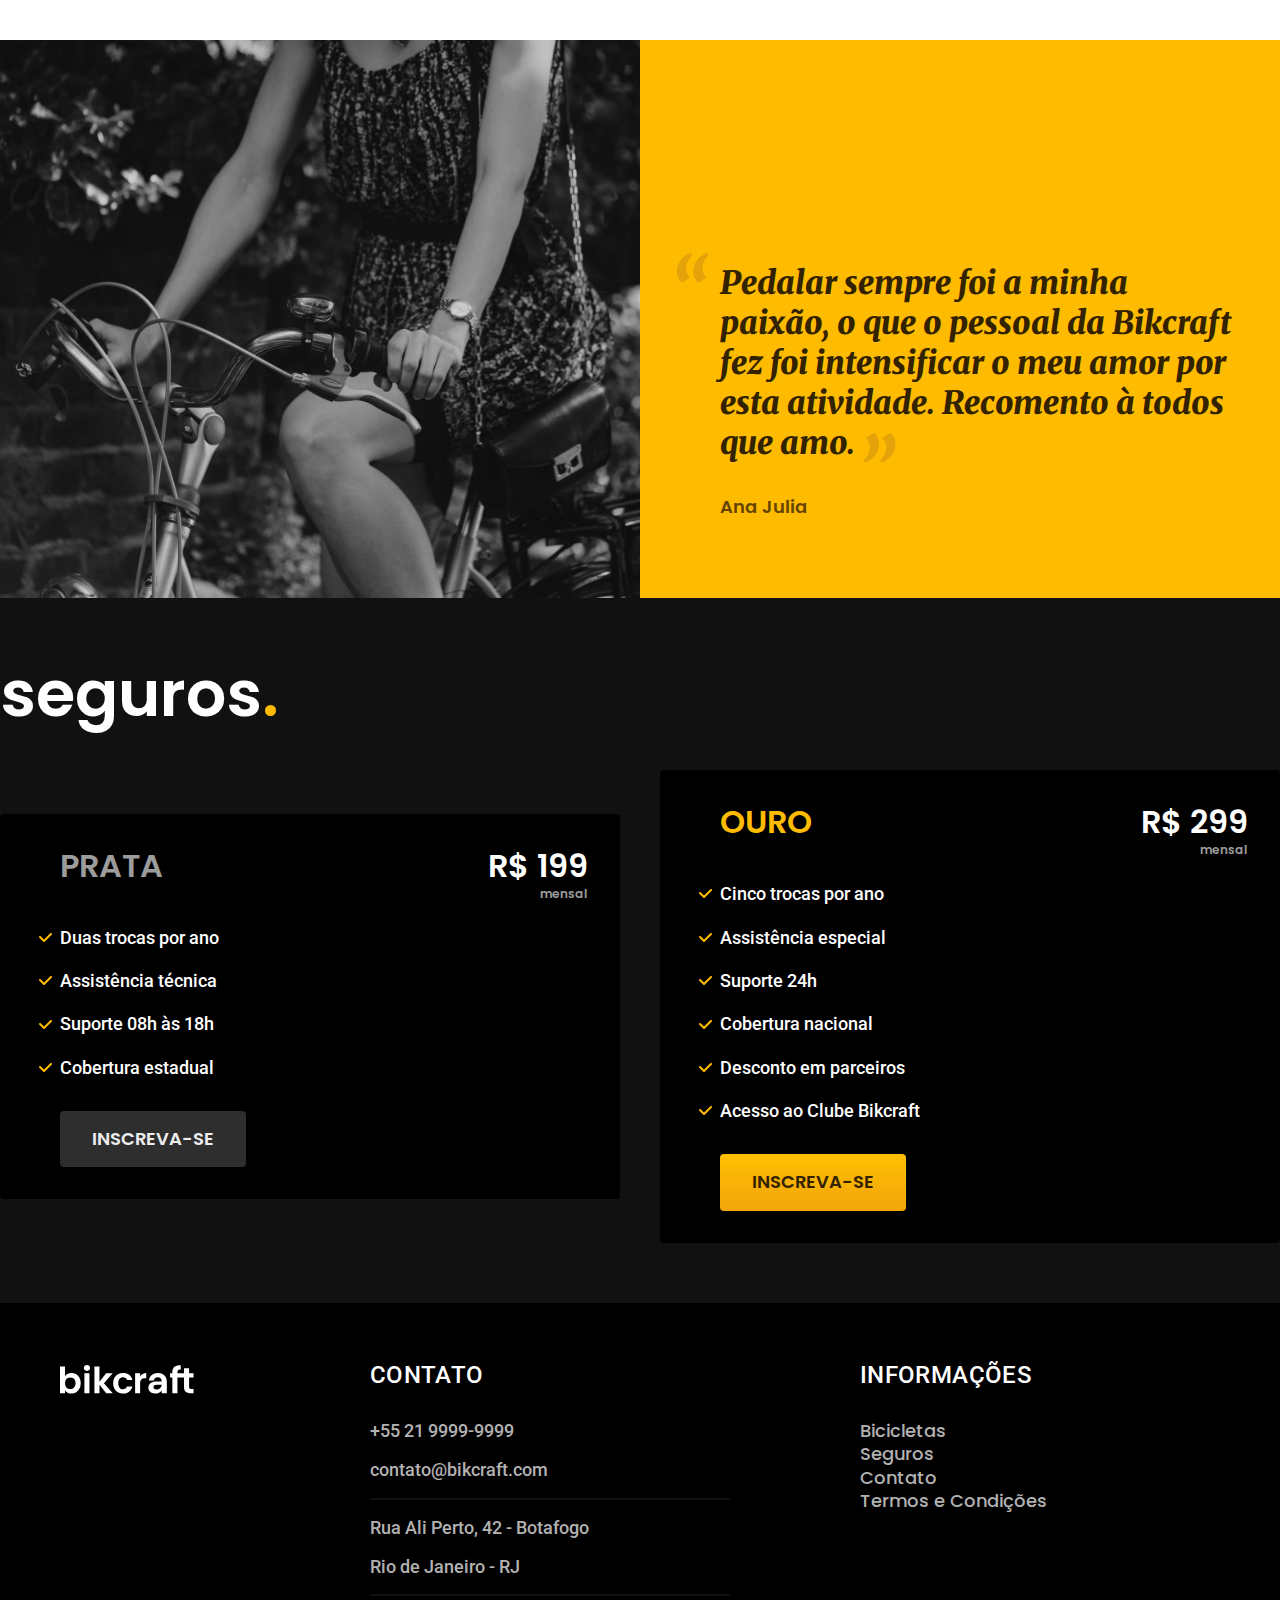
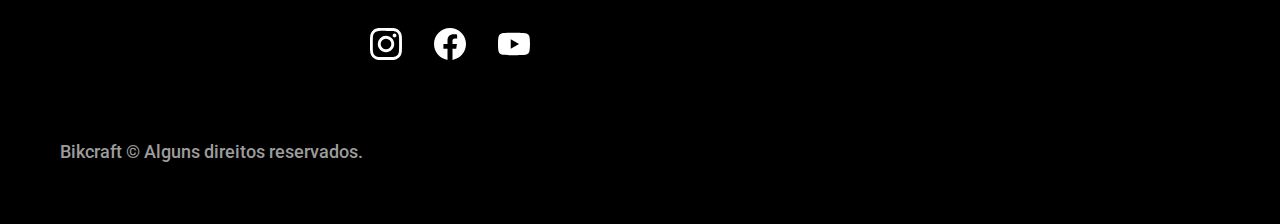
==== commit 99af6d8c: "otimizado" ====
--- a/index.html
+++ b/index.html
@@ -8,11 +8,15 @@
   <title>Bikcraft - Bicicletas Elétricas</title>
   <meta name="description" content="Bicicletas elétricas de alta precisão e qualidade, feitas sob medida par ao cliente. Explore o mundo na sua velocidade com a Bikcraft.">
 
-  <link rel="stylesheet" href="../css/style.css">
+  <link rel="icon" href="./favicon.svg" type="image/svg+xml">
+  <link rel="preload" href="./css/style.min.css" as="style">
+  <link rel="stylesheet" href="../css/style.min.css">
+
+  <script>document.documentElement.classList.add('js');</script>
 
   <link rel="preconnect" href="https://fonts.googleapis.com">
   <link rel="preconnect" href="https://fonts.gstatic.com" crossorigin>
-  <link href="https://fonts.googleapis.com/css2?family=DM+Sans:wght@400;700&family=Fira+Sans:wght@400;700&family=Merriweather:ital,wght@1,900&display=swap" rel="stylesheet">
+  <link href="https://fonts.googleapis.com/css2?family=Merriweather:ital,wght@1,900&family=Poppins:wght@400;600&family=Roboto:wght@400;500&display=swap" rel="stylesheet">
 </head>
 
 <body>
@@ -36,13 +40,13 @@
   <main class="introducao-bg">
     <div class="introducao container">
       <div class="introducao-texto">
-        <h1 class="fonte-1-xxl cor-0">
+        <h1 class="fonte-1-xxl cor-0 fadeInDown" data-anime="200">
           Bicicletas feitas sob medida<span class="cor-p1">.</span>
         </h1>
-        <p class="fonte-2-l cor-5">Bicicletas elétricas de alta precisão e qualidade, feitas sob medida para o cliente. Explore o mundo na sua velocidade com a Bikcraft.</p>
-        <a class="fonte-1-m-b, botao" href="../bicicletas.html">Escolha a Sua</a>
-      </div>
-      <div>
+        <p class="fonte-2-l cor-5 fadeInDown" data-anime="400">Bicicletas elétricas de alta precisão e qualidade, feitas sob medida para o cliente. Explore o mundo na sua velocidade com a Bikcraft.</p>
+        <a class="botao fadeInDown" data-anime="600" href="../bicicletas.html">Escolha a Sua</a>
+      </div>
+      <div data-anime="800" class="fadeInDown">
         <img src="../img/fotos/introducao.jpg" alt="bicicleta elétrica preta">
       </div>
     </div>
@@ -198,6 +202,9 @@
       <p class="footer-copy fonte-2-m cor-6">Bikcraft © Alguns direitos reservados.</p>
     </div>
   </footer>
+
+  <script src="./js/plugins/simple-anime.js"></script>
+  <script src="./js/script.js"></script>
 </body>
 
 </html>--- a/css/style.min.css
+++ b/css/style.min.css
@@ -0,0 +1 @@
+body{margin:0;font-family:Arial,Helvetica,sans-serif}blockquote,dd,h1,h2,h3,h4,p,ul{margin:0}ul{padding:0;list-style:none}a{text-decoration:none;color:inherit}img{max-width:100%;display:block}img[src$=".jpg"]{border-radius:4px}.header-bg{background:var(--cor-cinza-12)}.header{display:flex;flex-wrap:wrap;gap:20px;justify-content:space-between;align-items:center;padding-top:20px;padding-bottom:20px}.header-menu{display:flex;flex-wrap:wrap;gap:40px}.header-menu a{display:inline-block;padding:16px 0;font-size:1.125rem;position:relative}.header-menu a:after{content:"";display:block;height:2px;width:0%;background:var(--cor-branca);margin-top:4px;transition:.3s;position:absolute}.header-menu a.ativo::after,.header-menu a:hover:after{width:100%}@media (max-width:800px){.header-menu{gap:20px}.header-menu a{background:var(--cor-cinza-11);padding:12px 16px;border-radius:4px}.header-menu a:hover{background:var(--cor-cinza-10)}.header-menu a:after{display:none}}@media (max-width:600px){.header-menu{gap:12px}.header-menu a{padding:8px 12px;font-size:.875rem}}.footer-bg{background:var(--cor-cinza-12)}.footer{display:grid;grid-template-columns:3fr 5fr 4fr;gap:40px;padding-top:60px;padding-bottom:60px}.footer h3{margin-bottom:32px}.footer-contato ul{margin-bottom:32px}.footer-contato li:nth-child(2n):after{content:"";display:block;max-width:360px;height:2px;background:var(--cor-cinza-11);margin-top:16px}.footer-contato li{margin-bottom:16px}.footer-redes{display:flex;gap:32px}.footer a:hover{color:var(--cor-branca)}.footer-copy{grid-column:1/-1;margin-top:40px}@media (max-width:800px){.footer>img{display:none}.footer{grid-template-columns:1fr 1fr}}@media (max-width:600px){.footer{grid-template-columns:1fr;gap:60px}.footer-copy{margin-top:0}}.container{box-sizing:border-box;max-width:1200px;padding-left:20px;padding-right:20px;margin-left:auto;margin-right:auto}.botao{display:inline-block;padding:16px 32px;background:linear-gradient(#ffbf00,#f2a50c);border-radius:4px;box-shadow:0 1px 2px rgba(0,0,0,.1);text-transform:uppercase;color:var(--cor-primaria-5);font:600 1.125rem/1.35 poppins,sans-serif;max-width:max-content;border:none;cursor:pointer}.botao:hover{background:linear-gradient(#ffb60d,#e59317)}.botao.secundario{background:var(--cor-cinza-10);color:var(--cor-cinza-2)}.botao.secundario:hover{background:var(--cor-cinza-9)}.botao.seta{display:flex;align-items:center}.botao.seta::after{content:"";display:inline-block;width:18px;height:10px;margin-left:12px;background:url("../img/icones/seta.svg");transition:transform .2s}.botao.seta:hover:after{transform:translateX(4px)}@media (max-width:600px){.botao{padding:12px 16px;font-size:1rem}}.link{display:inline-block;color:var(--cor-primaria-1);font:500 1.5rem/1.5 Poppins,sans-serif;text-transform:uppercase}.link::after{content:"";display:block;width:100%;height:4px;background:currentColor}.link:hover{color:var(--cor-branca)}.titulo-bg{padding-top:60px;padding-bottom:60px;background-color:var(--cor-cinza-11)}.titulo p{margin-bottom:4px}@media (max-width:800px){.titulo-bg{padding-top:40px;padding-bottom:40px}.titulo p{font-size:1rem;text-transform:lowercase;font-weight:400}}:root{--cor-cinza-12:#000000;--cor-cinza-11:#111111;--cor-cinza-10:#2e2e2e;--cor-cinza-9:#404040;--cor-cinza-8:#595959;--cor-cinza-7:#707070;--cor-cinza-6:#9c9c9c;--cor-cinza-5:#b2b2b2;--cor-cinza-4:#cccccc;--cor-cinza-3:#dedede;--cor-cinza-2:#ededed;--cor-cinza-1:#f7f7f7;--cor-branca:#ffffff;--cor-primaria-5:#332200;--cor-primaria-4:#664400;--cor-primaria-3:#a66e00;--cor-primaria-2:#e4a30b;--cor-primaria-1:#ffbb00}.cor-0{color:var(--cor-branca)}.cor-1{color:var(--cor-cinza-1)}.cor-2{color:var(--cor-cinza-2)}.cor-3{color:var(--cor-cinza-3)}.cor-4{color:var(--cor-cinza-4)}.cor-5{color:var(--cor-cinza-5)}.cor-6{color:var(--cor-cinza-6)}.cor-7{color:var(--cor-cinza-7)}.cor-8{color:var(--cor-cinza-8)}.cor-9{color:var(--cor-cinza-9)}.cor-10{color:var(--cor-cinza-10)}.cor-11{color:var(--cor-cinza-11)}.cor-12{color:var(--cor-cinza-12)}.cor-p1{color:var(--cor-primaria-1)}.cor-p2{color:var(--cor-primaria-2)}.cor-p3{color:var(--cor-primaria-3)}.cor-p4{color:var(--cor-primaria-4)}.cor-p5{color:var(--cor-primaria-5)}.fonte-1-xxl{font-family:poppins,sans-serif;font-weight:600;font-size:4rem;line-height:1.125}.fonte-1-xl{font-family:poppins,sans-serif;font-weight:600;font-size:2rem;line-height:1.25}.fonte-2-xl{font-family:roboto,sans-serif;font-weight:500;font-size:2rem;line-height:1.25}.fonte-1-l{font-family:poppins,sans-serif;font-weight:500;font-size:1.5rem;line-height:1.5}.fonte-2-l{font-family:roboto,sans-serif;font-weight:400;font-size:1.5rem;line-height:1.3}.fonte-2-l-b{font-family:roboto,sans-serif;font-weight:500;font-size:1.5rem;line-height:1.5rem;letter-spacing:.015em;text-transform:uppercase}.fonte-1-m{font-family:poppins,sans-serif;font-weight:500;font-size:1.125rem;line-height:1.3}.fonte-1-m-b{font-family:poppins,sans-serif;font-weight:600;font-size:1.125rem;line-height:1.3}.fonte-2-m{font-family:roboto,sans-serif;font-weight:500;font-size:1.125rem;line-height:1.3}.fonte-1-s{font-family:poppins,sans-serif;font-weight:500;font-size:1rem;line-height:1.5}.fonte-2-s{font-family:roboto,sans-serif;font-weight:400;font-size:1rem;line-height:1.5}.fonte-2-xs{font-family:roboto,sans-serif;font-weight:400;font-size:.875rem;line-height:1.4}.fonte-1-xs{font-family:poppins,sans-serif;font-weight:600;font-size:.75rem;line-height:1.3}@media (max-width:1200px){.fonte-1-xxl{font-size:3rem}.fonte-2-l,.fonte-2-l-b{font-size:1.125rem}}@media (max-width:800px){.fonte-1-xxl{font-size:2rem}.fonte-1-xl,.fonte-2-xl{font-size:1.5rem}}.form{display:grid;grid-template-columns:1fr 1fr;gap:20px}.form label{display:block;font:400 1rem/1.5 Poppins,sans-serif;margin-bottom:4px}.form .col-2{grid-column:span 2}.form input[type=email],.form input[type=text],.form textarea{font:400 1rem/1.5 Roboto,sans-serif;background:var(--cor-cinza-1);border:1px solid var(--cor-cinza-2);padding:12px;border-radius:4px;width:100%;box-sizing:border-box}.form input[type=email]:focus,.form input[type=text]:focus,.form textarea:focus{outline:0;border-color:var(--cor-primaria-1);background:var(--cor-branca);box-shadow:0 0 0 2px #fea}@media (max-width:600px){.form{grid-template-columns:1fr}.form .col-2{grid-column:1}}.js .fadeInDown{transform:translate3d(0,-20px,0)}.js .fadeInUp{transform:translate3d(0,20px,0)}.js .fadeInRight{transform:translate3d(20px,0,0)}.js .fadeInLeft{transform:translate3d(-20px,0,0)}.js [data-anime]{opacity:0}.js .anime{opacity:1;transform:none;transition:transform .8s,opacity .8s}.introducao-bg{background:var(--cor-cinza-12);box-shadow:inset 0 -120px var(--cor-branca)}.introducao{display:grid;grid-template-columns:1fr 1fr;gap:0 40px}.introducao-texto{align-self:end;padding-bottom:200px}.introducao h1{margin-bottom:32px}.introducao p{margin-bottom:20px}.introducao img{width:100%;height:100%;object-fit:cover;border-radius:4px}@media (max-width:800px){.introducao-bg{background:var(--cor-cinza-11);padding-top:40px;box-shadow:inset 0 -60px var(--cor-branca)}.introducao{grid-template-columns:1fr;gap:32px}.introducao-texto{padding-bottom:0}.introducao h1{margin-bottom:16px}.introducao img{height:300px;width:100%}}.tecnologia-bg{background:var(--cor-cinza-11);box-shadow:inset 0 80px var(--cor-branca),inset 0 -80px var(--cor-branca)}.tecnologia{display:grid;grid-template-columns:1fr 1fr;gap:40px}.tecnologia-imagem img{width:100%;height:100%;object-fit:cover;object-position:left}.tecnologia-conteudo{padding-top:160px;padding-bottom:160px}.tecnologia-conteudo>span{display:block;margin-bottom:20px}.tecnologia-conteudo h2{margin-bottom:32px}.tecnologia-conteudo>p{margin-bottom:20px}.tecnologia a{margin-bottom:80px}.tecnologia-vantagens{display:flex;gap:40px}.tecnologia-vantagens h3{margin-bottom:8px;width:max-content}.tecnologia-vantagens img{width:24px;margin-bottom:8px}@media (max-width:800px){.tecnologia-bg{box-shadow:initial}.tecnologia{grid-template-columns:1fr}.tecnologia-conteudo{padding-top:60px;padding-bottom:60px}.tecnologia-imagem{display:none}}@media (max-width:600px){.tecnologia-vantagens{flex-direction:column}}.parceiros{padding-top:60px;padding-bottom:120px}.parceiros h2{margin-bottom:60px}.parceiros ul{padding:0 20px;max-width:1400px;display:grid;grid-template-columns:repeat(4,1fr);margin:0 auto}.parceiros li{display:flex;padding:32px;border-left:2px solid var(--cor-cinza-2)}.parceiros img{margin:auto}.parceiros li:first-child,.parceiros li:nth-child(5){border-left:none}.parceiros li:nth-child(n+5){border-top:2px solid var(--cor-cinza-2)}@media (max-width:800px){.parceiros{padding-bottom:60px}.parceiros li{display:flex;padding:20px}.parceiros h2{margin-bottom:20px}.parceiros ul{grid-template-columns:repeat(2,1fr)}.parceiros li:nth-child(n+3){border-top:2px solid var(--cor-cinza-2)}.parceiros li:nth-child(odd){border-left:none}}.depoimento{display:grid;grid-template-columns:1fr 1fr;background-color:var(--cor-primaria-1);overflow:hidden}.depoimento img{width:100%;height:100%;object-fit:cover;border-radius:0}.depoimento-conteudo{padding:40px 40px 80px 80px;align-self:end}.depoimento-conteudo p{font-family:Merriweather,serif;font-style:italic;font-weight:900;margin-bottom:32px;max-width:32ch;position:relative}.depoimento p::after,.depoimento p::before{font-size:5rem;color:var(--cor-primaria-2);position:absolute}.depoimento p::before{content:"“";left:-50px;top:-20px}.depoimento p::after{content:"”"}@media (max-width:800px){.depoimento{grid-template-columns:1fr;text-align:center}.depoimento img{max-height:200px}.depoimento-conteudo{padding:40px 20px;justify-self:center}}.bicicletas-lista{padding-top:60px;padding-bottom:120px}.bicicletas-lista h2{margin-bottom:40px}.bicicletas-lista ul{display:flex;gap:40px;padding:0 20px 20px 20px;max-width:1400px;margin-left:auto;margin-right:auto;overflow-x:auto}#bicicleta .bicicletas-lista ul{padding:0 0 20px 0}.bicicletas-lista li{min-width:280px}.bicicletas-lista a{display:block}.bicicletas-lista img{margin-bottom:16px}.bicicletas-lista h3{margin-bottom:8px;display:flex;align-items:center}.bicicletas-lista h3::before{content:"";display:inline-block;height:8px;width:12px;margin-right:8px;background:var(--cor-primaria-1);transition:width .2s}.bicicletas-lista a:hover h3::before{width:24px}.bicicletas-lista li span{padding-left:20px}@media (max-width:800px){.bicicletas-lista{padding-bottom:60px}.bicicletas-lista ul{gap:20px}}.bicicletas-bg{background-image:linear-gradient(to right,var(--cor-branca) 30%,var(--cor-cinza-11) 30%)}.bicicletas{display:grid;grid-template-columns:1fr 1fr;gap:40px;padding-top:60px;padding-bottom:60px}.bicicletas-imagem{display:grid}.bicicletas-imagem img{grid-area:1/1}.bicicletas-imagem span{grid-area:1/1;place-self:start end;margin-top:20px;background:var(--cor-cinza-12);display:inline-block;padding:8px 16px 8px 8px;border-radius:4px 0 0 4px}.bicicletas-conteudo{display:grid;grid-template-columns:1fr auto;align-content:start}.bicicletas h2,.bicicletas p{grid-column:1/-1}.bicicletas h2{margin-bottom:20px}.bicicletas h2::before{content:"";display:block;width:12px;height:8px;background-color:var(--cor-primaria-1);margin-bottom:8px}.bicicletas p{margin-bottom:32px}.bicicletas a{place-self:end}.bicicletas li{display:flex;align-items:center}.bicicletas ul{display:grid;gap:16px}.bicicletas-conteudo img{width:24px;margin-right:8px}@media (max-width:800px){.bicicletas-bg{background:var(--cor-cinza-11)}.bicicletas{grid-template-columns:1fr;gap:20px;padding-top:40px;padding-bottom:40px}}@media (max-width:600px){.bicicletas-conteudo{grid-template-columns:1fr}.bicicletas ul{font-size:1rem;grid-template-columns:1fr 1fr;margin-bottom:32px}.bicicletas a{place-self:start}}.bicicleta{display:grid;grid-template-columns:1fr 1fr;align-items:start;gap:40px;padding-top:60px;padding-bottom:60px}#bicicleta .titulo p{text-transform:uppercase}.bicicleta-imagens{display:flex;flex-wrap:wrap;gap:20px}.bicicleta-imagens img{flex:1;min-width:200px}.bicicleta-imagens img:first-child{min-width:100%}.bicicleta-conteudo>p{margin-bottom:32px}.bicicleta-comprar{display:grid;grid-template-columns:max-content auto;align-items:center;justify-items:start;gap:8px 12px;margin-bottom:40px}.bicicleta-comprar a{grid-row:span 2}.bicicleta-comprar span{display:flex;align-items:center;background-color:var(--cor-cinza-12);gap:8px;padding:4px 8px;border-radius:4px}.bicicleta-conteudo h2{text-transform:uppercase;letter-spacing:.015em;margin-bottom:12px}.bicicleta-ficha,.bicicleta-informacoes{padding:32px;background-color:var(--cor-cinza-12);border-radius:4px}.bicicleta-informacoes{margin-bottom:40px;display:grid;grid-template-columns:1fr 1fr;gap:32px}.bicicleta-informacoes img{width:24px;margin-bottom:8px}.bicicleta-informacoes h3{margin-bottom:8px}.bicicleta-ficha li{padding:4px 0;display:flex;justify-content:space-between;border-bottom:1px solid var(--cor-cinza-11)}.bicicleta-ficha li:last-child{border-bottom:none}.bicicleta-ficha span{color:var(--cor-cinza-6)}@media (max-width:800px){.bicicleta{grid-template-columns:1fr;padding-top:40px;padding-bottom:40px}.bicicleta-imagens{grid-row:2}}@media (max-width:400px){.bicicleta-informacoes{grid-template-columns:1fr}.bicicleta-comprar{grid-template-columns:1fr}}.seguro-bg{background:var(--cor-cinza-11);box-shadow:inset 0 120px var(--cor-branca),inset 0 -120px var(--cor-cinza-12)}.seguro{display:grid;grid-template-columns:1fr 1fr;gap:40px}.seguro-imagem img{width:100%;height:100%;object-fit:cover}.seguro-conteudo{padding-top:180px;padding-bottom:180px}.seguro h2{margin-bottom:32px}.seguro p{margin-bottom:20px}@media (max-width:800px){.seguro-bg{box-shadow:inset 0 -60px var(--cor-cinza-12)}.seguro{grid-template-columns:1fr}.seguro-imagem{height:200px}.seguro-conteudo{grid-row:1;padding-top:40px;padding-bottom:0}}.seguros-bg{background-color:var(--cor-cinza-11)}.seguros{padding-top:60px;padding-bottom:60px;display:grid;grid-template-columns:1fr 1fr;gap:40px;align-items:center}#seguros .seguros{padding-top:0}.seguros h2{grid-column:1/-1}.seguros-item{background-color:var(--cor-cinza-12);padding:32px 32px 32px 60px;display:grid;grid-template-columns:1fr auto;border-radius:4px}.seguros-item h3{margin-bottom:40px}.seguros-item span{grid-column:2;display:block;text-align:right}.seguros-item ul{grid-column:1/-1;margin-bottom:32px}.seguros-item li{display:flex;align-items:center;position:relative}.seguros-item li+li{margin-top:20px}.seguros-item li::before{content:"";display:inline-block;width:13px;height:9px;background-image:url("../img/icones/lista.svg");position:absolute;left:-21px}.seguros-item a{grid-column:1/-1}@media (max-width:800px){.seguros{grid-template-columns:1fr}}.vantagens-bg{background-color:var(--cor-cinza-12)}.vantagens{padding-top:120px;padding-bottom:120px}.vantagens h2{margin-bottom:60px}.vantagens ul{display:grid;grid-template-columns:repeat(auto-fit,minmax(280px,max-content));gap:40px 80px}.vantagens h3,.vantagens img{margin-bottom:8px}@media (max-width:800px){.vantagens{padding-top:60px;padding-bottom:60px}.vantagens h2{margin-bottom:40px}.vantagens ul{gap:20px}}.perguntas{padding-top:120px;padding-bottom:120px}.perguntas h2{margin-bottom:60px}.perguntas dl>div{padding:20px;border-radius:4px}.perguntas dl>div:nth-child(odd){background-color:var(--cor-cinza-1)}.perguntas button{display:grid;grid-template-columns:auto 1fr auto;align-items:center;gap:8px;cursor:pointer;border:none;background:0 0;width:100%;text-align:left}.perguntas button::before{content:"";display:inline-block;width:12px;height:8px;background-color:var(--cor-primaria-1)}.perguntas button::after{content:"";display:inline-block;width:14px;height:6px;background-image:url("../img/icones/seta-abrir.svg");transition:.3s}.perguntas button:hover::after,.perguntas button[aria-expanded=true]::after{transform:rotate(180deg)}.js .perguntas dd{display:none}.js .perguntas dd.ativa{display:block}.perguntas dd{padding-left:20px;padding-top:16px;max-width:80ch}@media (max-width:800px){.perguntas{padding-top:60px;padding-bottom:60px}.perguntas h2{margin-bottom:40px}}#contato{background:linear-gradient(var(--cor-cinza-11) 600px,var(--cor-cinza-1) 0)}.contato{display:grid;grid-template-columns:5fr 7fr}.contato-dados,.contato-formulario{padding:60px;box-shadow:0 1px 2px rgba(0,0,0,.1)}.contato-dados{border-radius:5px 0 0 5px;background:var(--cor-cinza-12)}.contato-formulario{border-radius:0 5px 5px 0;background:var(--cor-branca)}.contato-dados h2{margin-bottom:60px}.contato-endereco{margin-bottom:32px;padding-left:28px;background:url("../img/icones/local.svg") no-repeat 0 2px}.contato-endereco p{margin-bottom:8px}.contato-meios a{display:block;max-width:max-content;font-style:normal;margin-bottom:8px;padding-left:28px}.contato-meios a:hover{color:var(--cor-branca)}.contato-meios a:first-child{background:url("../img/icones/email.svg") no-repeat 0 2px}.contato-meios a:nth-child(2){margin-bottom:32px}.contato-meios a:nth-child(3){background:url("../img/icones/telefone.svg") no-repeat 0 2px;margin-bottom:60px}.contato-redes{display:flex;gap:32px;padding-left:28px}@media (max-width:800px){.contato{grid-template-columns:1fr}.contato-dados,.contato-formulario{padding:20px}.contato-dados{border-radius:5px 5px 0 0}.contato-formulario{border-radius:0 0 5px 5px}.contato-dados h2,.contato-meios{margin-bottom:32px}.contato-redes{margin-bottom:12px}}.lojas{display:grid;grid-template-columns:1fr 1fr;gap:0 40px;padding-top:120px;padding-bottom:120px}.lojas h2{grid-column:1/-1;margin-bottom:60px}.lojas img{border-radius:4px 4px 0 0}.lojas-item{border-radius:4px;background:var(--cor-branca);box-shadow:0 1px 2px rgb(0,0,0 .1)}.lojas-conteudo{display:grid;grid-template-columns:1fr 1fr;gap:32px 16px;padding:32px}.lojas-conteudo h3,.lojas-tempo{grid-column:1/-1}.lojas-dados{display:grid;gap:8px;border-left:2px solid var(--cor-cinza-2);padding-left:12px}.lojas-tempo{display:flex;align-items:center;gap:8px}@media (max-width:800px){.lojas{gap:20px;padding-top:60px;padding-bottom:60px}.lojas h2{margin-bottom:32px}.lojas-conteudo{grid-template-columns:1fr}}@media (max-width:600px){.lojas{grid-template-columns:1fr}}#orcamento{background:linear-gradient(var(--cor-cinza-11) 600px,var(--cor-cinza-1) 0)}.orcamento{display:grid;grid-template-columns:5fr 7fr;padding-bottom:120px}.orcamento h2{text-transform:uppercase;position:relative;display:flex;align-items:center}.orcamento h2::before{content:"";display:inline-block;width:4px;height:8px;background-color:var(--cor-primaria-1);position:absolute;left:-12px}.orcamento-dados,.orcamento-produto{padding:60px;box-shadow:0 1px 2px rgba(0,0,0,.1)}.orcamento-produto{border-radius:5px 0 0 5px;background:var(--cor-cinza-12);display:grid;grid-template-columns:1fr 1fr;gap:20px;align-content:start}.orcamento-produto>*{grid-column:1/-1}.orcamento-produto>label{grid-column:initial}.orcamento-produto label{font:400 1rem/1.5 Poppins,sans-serif;color:var(--cor-cinza-4);background-color:var(--cor-cinza-10);padding:12px 16px;border-radius:4px;cursor:pointer;display:grid;grid-template-columns:auto 1fr auto;align-items:center;border:1px solid var(--cor-cinza-10)}.orcamento-produto label::before{content:"";display:inline-block;box-sizing:border-box;width:12px;height:12px;border:1px solid var(--cor-cinza-6);border-radius:50%;margin-right:8px}.orcamento-produto input:checked+label::before{border-color:var(--cor-cinza-7);box-shadow:inset 0 0 0 3px var(--cor-branca),inset 0 0 0 6px var(--cor-cinza-7)}.orcamento-produto label:hover{background-color:var(--cor-cinza-9);border-color:var(--cor-cinza-9)}.orcamento-produto input:focus+label{box-shadow:0 0 0 2px var(--cor-primaria-1);border-color:var(--cor-cinza-12)}.orcamento-produto label span{display:none}.orcamento-produto input:checked+label span{display:inline-block}.orcamento-produto input{opacity:0;position:absolute;pointer-events:none}.orcamento-produto input:checked+label{background:var(--cor-branca);color:var(--cor-cinza-11)}.orcamento-dados{border-radius:0 5px 5px 0;background-color:var(--cor-branca)}.orcamento-conteudo{display:none}.orcamento-conteudo h2,.orcamento-dados h2:nth-of-type(n+2){margin-top:20px}#bikcraft:checked~#orcamento-bikcraft,#seguro:checked~#orcamento-seguro{display:grid;gap:20px}.orcamento-detalhes{display:none;background:var(--cor-branca);padding:20px;grid-template-columns:1fr 1fr;border-radius:4px;align-items:center}.orcamento-detalhes li{display:flex;align-items:center;margin-bottom:8px}.orcamento-detalhes li img{width:16px;margin-right:8px}.orcamento-produto input:checked+label+.orcamento-detalhes{display:grid}@media (max-width:1200px){.orcamento-dados,.orcamento-produto{padding:32px}}@media (max-width:800px){.orcamento{grid-template-columns:1fr}.orcamento-dados{border-radius:0 0 5px 5px}.orcamento-produto{border-radius:5px 5px 0 0}}@media (max-width:400px){.orcamento-produto{grid-template-columns:1fr}}.termos{padding-top:80px;padding-bottom:80px}.termos h2{font-weight:600;margin-bottom:20px}.termos p+h2{margin-top:40px}.termos p{max-width:75ch;margin-bottom:24px}--- a/css/style.min.css
+++ b/css/style.min.css
@@ -0,0 +1 @@
+body{margin:0;font-family:Arial,Helvetica,sans-serif}blockquote,dd,h1,h2,h3,h4,p,ul{margin:0}ul{padding:0;list-style:none}a{text-decoration:none;color:inherit}img{max-width:100%;display:block}img[src$=".jpg"]{border-radius:4px}.header-bg{background:var(--cor-cinza-12)}.header{display:flex;flex-wrap:wrap;gap:20px;justify-content:space-between;align-items:center;padding-top:20px;padding-bottom:20px}.header-menu{display:flex;flex-wrap:wrap;gap:40px}.header-menu a{display:inline-block;padding:16px 0;font-size:1.125rem;position:relative}.header-menu a:after{content:"";display:block;height:2px;width:0%;background:var(--cor-branca);margin-top:4px;transition:.3s;position:absolute}.header-menu a.ativo::after,.header-menu a:hover:after{width:100%}@media (max-width:800px){.header-menu{gap:20px}.header-menu a{background:var(--cor-cinza-11);padding:12px 16px;border-radius:4px}.header-menu a:hover{background:var(--cor-cinza-10)}.header-menu a:after{display:none}}@media (max-width:600px){.header-menu{gap:12px}.header-menu a{padding:8px 12px;font-size:.875rem}}.footer-bg{background:var(--cor-cinza-12)}.footer{display:grid;grid-template-columns:3fr 5fr 4fr;gap:40px;padding-top:60px;padding-bottom:60px}.footer h3{margin-bottom:32px}.footer-contato ul{margin-bottom:32px}.footer-contato li:nth-child(2n):after{content:"";display:block;max-width:360px;height:2px;background:var(--cor-cinza-11);margin-top:16px}.footer-contato li{margin-bottom:16px}.footer-redes{display:flex;gap:32px}.footer a:hover{color:var(--cor-branca)}.footer-copy{grid-column:1/-1;margin-top:40px}@media (max-width:800px){.footer>img{display:none}.footer{grid-template-columns:1fr 1fr}}@media (max-width:600px){.footer{grid-template-columns:1fr;gap:60px}.footer-copy{margin-top:0}}.container{box-sizing:border-box;max-width:1200px;padding-left:20px;padding-right:20px;margin-left:auto;margin-right:auto}.botao{display:inline-block;padding:16px 32px;background:linear-gradient(#ffbf00,#f2a50c);border-radius:4px;box-shadow:0 1px 2px rgba(0,0,0,.1);text-transform:uppercase;color:var(--cor-primaria-5);font:600 1.125rem/1.35 poppins,sans-serif;max-width:max-content;border:none;cursor:pointer}.botao:hover{background:linear-gradient(#ffb60d,#e59317)}.botao.secundario{background:var(--cor-cinza-10);color:var(--cor-cinza-2)}.botao.secundario:hover{background:var(--cor-cinza-9)}.botao.seta{display:flex;align-items:center}.botao.seta::after{content:"";display:inline-block;width:18px;height:10px;margin-left:12px;background:url("../img/icones/seta.svg");transition:transform .2s}.botao.seta:hover:after{transform:translateX(4px)}@media (max-width:600px){.botao{padding:12px 16px;font-size:1rem}}.link{display:inline-block;color:var(--cor-primaria-1);font:500 1.5rem/1.5 Poppins,sans-serif;text-transform:uppercase}.link::after{content:"";display:block;width:100%;height:4px;background:currentColor}.link:hover{color:var(--cor-branca)}.titulo-bg{padding-top:60px;padding-bottom:60px;background-color:var(--cor-cinza-11)}.titulo p{margin-bottom:4px}@media (max-width:800px){.titulo-bg{padding-top:40px;padding-bottom:40px}.titulo p{font-size:1rem;text-transform:lowercase;font-weight:400}}:root{--cor-cinza-12:#000000;--cor-cinza-11:#111111;--cor-cinza-10:#2e2e2e;--cor-cinza-9:#404040;--cor-cinza-8:#595959;--cor-cinza-7:#707070;--cor-cinza-6:#9c9c9c;--cor-cinza-5:#b2b2b2;--cor-cinza-4:#cccccc;--cor-cinza-3:#dedede;--cor-cinza-2:#ededed;--cor-cinza-1:#f7f7f7;--cor-branca:#ffffff;--cor-primaria-5:#332200;--cor-primaria-4:#664400;--cor-primaria-3:#a66e00;--cor-primaria-2:#e4a30b;--cor-primaria-1:#ffbb00}.cor-0{color:var(--cor-branca)}.cor-1{color:var(--cor-cinza-1)}.cor-2{color:var(--cor-cinza-2)}.cor-3{color:var(--cor-cinza-3)}.cor-4{color:var(--cor-cinza-4)}.cor-5{color:var(--cor-cinza-5)}.cor-6{color:var(--cor-cinza-6)}.cor-7{color:var(--cor-cinza-7)}.cor-8{color:var(--cor-cinza-8)}.cor-9{color:var(--cor-cinza-9)}.cor-10{color:var(--cor-cinza-10)}.cor-11{color:var(--cor-cinza-11)}.cor-12{color:var(--cor-cinza-12)}.cor-p1{color:var(--cor-primaria-1)}.cor-p2{color:var(--cor-primaria-2)}.cor-p3{color:var(--cor-primaria-3)}.cor-p4{color:var(--cor-primaria-4)}.cor-p5{color:var(--cor-primaria-5)}.fonte-1-xxl{font-family:poppins,sans-serif;font-weight:600;font-size:4rem;line-height:1.125}.fonte-1-xl{font-family:poppins,sans-serif;font-weight:600;font-size:2rem;line-height:1.25}.fonte-2-xl{font-family:roboto,sans-serif;font-weight:500;font-size:2rem;line-height:1.25}.fonte-1-l{font-family:poppins,sans-serif;font-weight:500;font-size:1.5rem;line-height:1.5}.fonte-2-l{font-family:roboto,sans-serif;font-weight:400;font-size:1.5rem;line-height:1.3}.fonte-2-l-b{font-family:roboto,sans-serif;font-weight:500;font-size:1.5rem;line-height:1.5rem;letter-spacing:.015em;text-transform:uppercase}.fonte-1-m{font-family:poppins,sans-serif;font-weight:500;font-size:1.125rem;line-height:1.3}.fonte-1-m-b{font-family:poppins,sans-serif;font-weight:600;font-size:1.125rem;line-height:1.3}.fonte-2-m{font-family:roboto,sans-serif;font-weight:500;font-size:1.125rem;line-height:1.3}.fonte-1-s{font-family:poppins,sans-serif;font-weight:500;font-size:1rem;line-height:1.5}.fonte-2-s{font-family:roboto,sans-serif;font-weight:400;font-size:1rem;line-height:1.5}.fonte-2-xs{font-family:roboto,sans-serif;font-weight:400;font-size:.875rem;line-height:1.4}.fonte-1-xs{font-family:poppins,sans-serif;font-weight:600;font-size:.75rem;line-height:1.3}@media (max-width:1200px){.fonte-1-xxl{font-size:3rem}.fonte-2-l,.fonte-2-l-b{font-size:1.125rem}}@media (max-width:800px){.fonte-1-xxl{font-size:2rem}.fonte-1-xl,.fonte-2-xl{font-size:1.5rem}}.form{display:grid;grid-template-columns:1fr 1fr;gap:20px}.form label{display:block;font:400 1rem/1.5 Poppins,sans-serif;margin-bottom:4px}.form .col-2{grid-column:span 2}.form input[type=email],.form input[type=text],.form textarea{font:400 1rem/1.5 Roboto,sans-serif;background:var(--cor-cinza-1);border:1px solid var(--cor-cinza-2);padding:12px;border-radius:4px;width:100%;box-sizing:border-box}.form input[type=email]:focus,.form input[type=text]:focus,.form textarea:focus{outline:0;border-color:var(--cor-primaria-1);background:var(--cor-branca);box-shadow:0 0 0 2px #fea}@media (max-width:600px){.form{grid-template-columns:1fr}.form .col-2{grid-column:1}}.js .fadeInDown{transform:translate3d(0,-20px,0)}.js .fadeInUp{transform:translate3d(0,20px,0)}.js .fadeInRight{transform:translate3d(20px,0,0)}.js .fadeInLeft{transform:translate3d(-20px,0,0)}.js [data-anime]{opacity:0}.js .anime{opacity:1;transform:none;transition:transform .8s,opacity .8s}.introducao-bg{background:var(--cor-cinza-12);box-shadow:inset 0 -120px var(--cor-branca)}.introducao{display:grid;grid-template-columns:1fr 1fr;gap:0 40px}.introducao-texto{align-self:end;padding-bottom:200px}.introducao h1{margin-bottom:32px}.introducao p{margin-bottom:20px}.introducao img{width:100%;height:100%;object-fit:cover;border-radius:4px}@media (max-width:800px){.introducao-bg{background:var(--cor-cinza-11);padding-top:40px;box-shadow:inset 0 -60px var(--cor-branca)}.introducao{grid-template-columns:1fr;gap:32px}.introducao-texto{padding-bottom:0}.introducao h1{margin-bottom:16px}.introducao img{height:300px;width:100%}}.tecnologia-bg{background:var(--cor-cinza-11);box-shadow:inset 0 80px var(--cor-branca),inset 0 -80px var(--cor-branca)}.tecnologia{display:grid;grid-template-columns:1fr 1fr;gap:40px}.tecnologia-imagem img{width:100%;height:100%;object-fit:cover;object-position:left}.tecnologia-conteudo{padding-top:160px;padding-bottom:160px}.tecnologia-conteudo>span{display:block;margin-bottom:20px}.tecnologia-conteudo h2{margin-bottom:32px}.tecnologia-conteudo>p{margin-bottom:20px}.tecnologia a{margin-bottom:80px}.tecnologia-vantagens{display:flex;gap:40px}.tecnologia-vantagens h3{margin-bottom:8px;width:max-content}.tecnologia-vantagens img{width:24px;margin-bottom:8px}@media (max-width:800px){.tecnologia-bg{box-shadow:initial}.tecnologia{grid-template-columns:1fr}.tecnologia-conteudo{padding-top:60px;padding-bottom:60px}.tecnologia-imagem{display:none}}@media (max-width:600px){.tecnologia-vantagens{flex-direction:column}}.parceiros{padding-top:60px;padding-bottom:120px}.parceiros h2{margin-bottom:60px}.parceiros ul{padding:0 20px;max-width:1400px;display:grid;grid-template-columns:repeat(4,1fr);margin:0 auto}.parceiros li{display:flex;padding:32px;border-left:2px solid var(--cor-cinza-2)}.parceiros img{margin:auto}.parceiros li:first-child,.parceiros li:nth-child(5){border-left:none}.parceiros li:nth-child(n+5){border-top:2px solid var(--cor-cinza-2)}@media (max-width:800px){.parceiros{padding-bottom:60px}.parceiros li{display:flex;padding:20px}.parceiros h2{margin-bottom:20px}.parceiros ul{grid-template-columns:repeat(2,1fr)}.parceiros li:nth-child(n+3){border-top:2px solid var(--cor-cinza-2)}.parceiros li:nth-child(odd){border-left:none}}.depoimento{display:grid;grid-template-columns:1fr 1fr;background-color:var(--cor-primaria-1);overflow:hidden}.depoimento img{width:100%;height:100%;object-fit:cover;border-radius:0}.depoimento-conteudo{padding:40px 40px 80px 80px;align-self:end}.depoimento-conteudo p{font-family:Merriweather,serif;font-style:italic;font-weight:900;margin-bottom:32px;max-width:32ch;position:relative}.depoimento p::after,.depoimento p::before{font-size:5rem;color:var(--cor-primaria-2);position:absolute}.depoimento p::before{content:"“";left:-50px;top:-20px}.depoimento p::after{content:"”"}@media (max-width:800px){.depoimento{grid-template-columns:1fr;text-align:center}.depoimento img{max-height:200px}.depoimento-conteudo{padding:40px 20px;justify-self:center}}.bicicletas-lista{padding-top:60px;padding-bottom:120px}.bicicletas-lista h2{margin-bottom:40px}.bicicletas-lista ul{display:flex;gap:40px;padding:0 20px 20px 20px;max-width:1400px;margin-left:auto;margin-right:auto;overflow-x:auto}#bicicleta .bicicletas-lista ul{padding:0 0 20px 0}.bicicletas-lista li{min-width:280px}.bicicletas-lista a{display:block}.bicicletas-lista img{margin-bottom:16px}.bicicletas-lista h3{margin-bottom:8px;display:flex;align-items:center}.bicicletas-lista h3::before{content:"";display:inline-block;height:8px;width:12px;margin-right:8px;background:var(--cor-primaria-1);transition:width .2s}.bicicletas-lista a:hover h3::before{width:24px}.bicicletas-lista li span{padding-left:20px}@media (max-width:800px){.bicicletas-lista{padding-bottom:60px}.bicicletas-lista ul{gap:20px}}.bicicletas-bg{background-image:linear-gradient(to right,var(--cor-branca) 30%,var(--cor-cinza-11) 30%)}.bicicletas{display:grid;grid-template-columns:1fr 1fr;gap:40px;padding-top:60px;padding-bottom:60px}.bicicletas-imagem{display:grid}.bicicletas-imagem img{grid-area:1/1}.bicicletas-imagem span{grid-area:1/1;place-self:start end;margin-top:20px;background:var(--cor-cinza-12);display:inline-block;padding:8px 16px 8px 8px;border-radius:4px 0 0 4px}.bicicletas-conteudo{display:grid;grid-template-columns:1fr auto;align-content:start}.bicicletas h2,.bicicletas p{grid-column:1/-1}.bicicletas h2{margin-bottom:20px}.bicicletas h2::before{content:"";display:block;width:12px;height:8px;background-color:var(--cor-primaria-1);margin-bottom:8px}.bicicletas p{margin-bottom:32px}.bicicletas a{place-self:end}.bicicletas li{display:flex;align-items:center}.bicicletas ul{display:grid;gap:16px}.bicicletas-conteudo img{width:24px;margin-right:8px}@media (max-width:800px){.bicicletas-bg{background:var(--cor-cinza-11)}.bicicletas{grid-template-columns:1fr;gap:20px;padding-top:40px;padding-bottom:40px}}@media (max-width:600px){.bicicletas-conteudo{grid-template-columns:1fr}.bicicletas ul{font-size:1rem;grid-template-columns:1fr 1fr;margin-bottom:32px}.bicicletas a{place-self:start}}.bicicleta{display:grid;grid-template-columns:1fr 1fr;align-items:start;gap:40px;padding-top:60px;padding-bottom:60px}#bicicleta .titulo p{text-transform:uppercase}.bicicleta-imagens{display:flex;flex-wrap:wrap;gap:20px}.bicicleta-imagens img{flex:1;min-width:200px}.bicicleta-imagens img:first-child{min-width:100%}.bicicleta-conteudo>p{margin-bottom:32px}.bicicleta-comprar{display:grid;grid-template-columns:max-content auto;align-items:center;justify-items:start;gap:8px 12px;margin-bottom:40px}.bicicleta-comprar a{grid-row:span 2}.bicicleta-comprar span{display:flex;align-items:center;background-color:var(--cor-cinza-12);gap:8px;padding:4px 8px;border-radius:4px}.bicicleta-conteudo h2{text-transform:uppercase;letter-spacing:.015em;margin-bottom:12px}.bicicleta-ficha,.bicicleta-informacoes{padding:32px;background-color:var(--cor-cinza-12);border-radius:4px}.bicicleta-informacoes{margin-bottom:40px;display:grid;grid-template-columns:1fr 1fr;gap:32px}.bicicleta-informacoes img{width:24px;margin-bottom:8px}.bicicleta-informacoes h3{margin-bottom:8px}.bicicleta-ficha li{padding:4px 0;display:flex;justify-content:space-between;border-bottom:1px solid var(--cor-cinza-11)}.bicicleta-ficha li:last-child{border-bottom:none}.bicicleta-ficha span{color:var(--cor-cinza-6)}@media (max-width:800px){.bicicleta{grid-template-columns:1fr;padding-top:40px;padding-bottom:40px}.bicicleta-imagens{grid-row:2}}@media (max-width:400px){.bicicleta-informacoes{grid-template-columns:1fr}.bicicleta-comprar{grid-template-columns:1fr}}.seguro-bg{background:var(--cor-cinza-11);box-shadow:inset 0 120px var(--cor-branca),inset 0 -120px var(--cor-cinza-12)}.seguro{display:grid;grid-template-columns:1fr 1fr;gap:40px}.seguro-imagem img{width:100%;height:100%;object-fit:cover}.seguro-conteudo{padding-top:180px;padding-bottom:180px}.seguro h2{margin-bottom:32px}.seguro p{margin-bottom:20px}@media (max-width:800px){.seguro-bg{box-shadow:inset 0 -60px var(--cor-cinza-12)}.seguro{grid-template-columns:1fr}.seguro-imagem{height:200px}.seguro-conteudo{grid-row:1;padding-top:40px;padding-bottom:0}}.seguros-bg{background-color:var(--cor-cinza-11)}.seguros{padding-top:60px;padding-bottom:60px;display:grid;grid-template-columns:1fr 1fr;gap:40px;align-items:center}#seguros .seguros{padding-top:0}.seguros h2{grid-column:1/-1}.seguros-item{background-color:var(--cor-cinza-12);padding:32px 32px 32px 60px;display:grid;grid-template-columns:1fr auto;border-radius:4px}.seguros-item h3{margin-bottom:40px}.seguros-item span{grid-column:2;display:block;text-align:right}.seguros-item ul{grid-column:1/-1;margin-bottom:32px}.seguros-item li{display:flex;align-items:center;position:relative}.seguros-item li+li{margin-top:20px}.seguros-item li::before{content:"";display:inline-block;width:13px;height:9px;background-image:url("../img/icones/lista.svg");position:absolute;left:-21px}.seguros-item a{grid-column:1/-1}@media (max-width:800px){.seguros{grid-template-columns:1fr}}.vantagens-bg{background-color:var(--cor-cinza-12)}.vantagens{padding-top:120px;padding-bottom:120px}.vantagens h2{margin-bottom:60px}.vantagens ul{display:grid;grid-template-columns:repeat(auto-fit,minmax(280px,max-content));gap:40px 80px}.vantagens h3,.vantagens img{margin-bottom:8px}@media (max-width:800px){.vantagens{padding-top:60px;padding-bottom:60px}.vantagens h2{margin-bottom:40px}.vantagens ul{gap:20px}}.perguntas{padding-top:120px;padding-bottom:120px}.perguntas h2{margin-bottom:60px}.perguntas dl>div{padding:20px;border-radius:4px}.perguntas dl>div:nth-child(odd){background-color:var(--cor-cinza-1)}.perguntas button{display:grid;grid-template-columns:auto 1fr auto;align-items:center;gap:8px;cursor:pointer;border:none;background:0 0;width:100%;text-align:left}.perguntas button::before{content:"";display:inline-block;width:12px;height:8px;background-color:var(--cor-primaria-1)}.perguntas button::after{content:"";display:inline-block;width:14px;height:6px;background-image:url("../img/icones/seta-abrir.svg");transition:.3s}.perguntas button:hover::after,.perguntas button[aria-expanded=true]::after{transform:rotate(180deg)}.js .perguntas dd{display:none}.js .perguntas dd.ativa{display:block}.perguntas dd{padding-left:20px;padding-top:16px;max-width:80ch}@media (max-width:800px){.perguntas{padding-top:60px;padding-bottom:60px}.perguntas h2{margin-bottom:40px}}#contato{background:linear-gradient(var(--cor-cinza-11) 600px,var(--cor-cinza-1) 0)}.contato{display:grid;grid-template-columns:5fr 7fr}.contato-dados,.contato-formulario{padding:60px;box-shadow:0 1px 2px rgba(0,0,0,.1)}.contato-dados{border-radius:5px 0 0 5px;background:var(--cor-cinza-12)}.contato-formulario{border-radius:0 5px 5px 0;background:var(--cor-branca)}.contato-dados h2{margin-bottom:60px}.contato-endereco{margin-bottom:32px;padding-left:28px;background:url("../img/icones/local.svg") no-repeat 0 2px}.contato-endereco p{margin-bottom:8px}.contato-meios a{display:block;max-width:max-content;font-style:normal;margin-bottom:8px;padding-left:28px}.contato-meios a:hover{color:var(--cor-branca)}.contato-meios a:first-child{background:url("../img/icones/email.svg") no-repeat 0 2px}.contato-meios a:nth-child(2){margin-bottom:32px}.contato-meios a:nth-child(3){background:url("../img/icones/telefone.svg") no-repeat 0 2px;margin-bottom:60px}.contato-redes{display:flex;gap:32px;padding-left:28px}@media (max-width:800px){.contato{grid-template-columns:1fr}.contato-dados,.contato-formulario{padding:20px}.contato-dados{border-radius:5px 5px 0 0}.contato-formulario{border-radius:0 0 5px 5px}.contato-dados h2,.contato-meios{margin-bottom:32px}.contato-redes{margin-bottom:12px}}.lojas{display:grid;grid-template-columns:1fr 1fr;gap:0 40px;padding-top:120px;padding-bottom:120px}.lojas h2{grid-column:1/-1;margin-bottom:60px}.lojas img{border-radius:4px 4px 0 0}.lojas-item{border-radius:4px;background:var(--cor-branca);box-shadow:0 1px 2px rgb(0,0,0 .1)}.lojas-conteudo{display:grid;grid-template-columns:1fr 1fr;gap:32px 16px;padding:32px}.lojas-conteudo h3,.lojas-tempo{grid-column:1/-1}.lojas-dados{display:grid;gap:8px;border-left:2px solid var(--cor-cinza-2);padding-left:12px}.lojas-tempo{display:flex;align-items:center;gap:8px}@media (max-width:800px){.lojas{gap:20px;padding-top:60px;padding-bottom:60px}.lojas h2{margin-bottom:32px}.lojas-conteudo{grid-template-columns:1fr}}@media (max-width:600px){.lojas{grid-template-columns:1fr}}#orcamento{background:linear-gradient(var(--cor-cinza-11) 600px,var(--cor-cinza-1) 0)}.orcamento{display:grid;grid-template-columns:5fr 7fr;padding-bottom:120px}.orcamento h2{text-transform:uppercase;position:relative;display:flex;align-items:center}.orcamento h2::before{content:"";display:inline-block;width:4px;height:8px;background-color:var(--cor-primaria-1);position:absolute;left:-12px}.orcamento-dados,.orcamento-produto{padding:60px;box-shadow:0 1px 2px rgba(0,0,0,.1)}.orcamento-produto{border-radius:5px 0 0 5px;background:var(--cor-cinza-12);display:grid;grid-template-columns:1fr 1fr;gap:20px;align-content:start}.orcamento-produto>*{grid-column:1/-1}.orcamento-produto>label{grid-column:initial}.orcamento-produto label{font:400 1rem/1.5 Poppins,sans-serif;color:var(--cor-cinza-4);background-color:var(--cor-cinza-10);padding:12px 16px;border-radius:4px;cursor:pointer;display:grid;grid-template-columns:auto 1fr auto;align-items:center;border:1px solid var(--cor-cinza-10)}.orcamento-produto label::before{content:"";display:inline-block;box-sizing:border-box;width:12px;height:12px;border:1px solid var(--cor-cinza-6);border-radius:50%;margin-right:8px}.orcamento-produto input:checked+label::before{border-color:var(--cor-cinza-7);box-shadow:inset 0 0 0 3px var(--cor-branca),inset 0 0 0 6px var(--cor-cinza-7)}.orcamento-produto label:hover{background-color:var(--cor-cinza-9);border-color:var(--cor-cinza-9)}.orcamento-produto input:focus+label{box-shadow:0 0 0 2px var(--cor-primaria-1);border-color:var(--cor-cinza-12)}.orcamento-produto label span{display:none}.orcamento-produto input:checked+label span{display:inline-block}.orcamento-produto input{opacity:0;position:absolute;pointer-events:none}.orcamento-produto input:checked+label{background:var(--cor-branca);color:var(--cor-cinza-11)}.orcamento-dados{border-radius:0 5px 5px 0;background-color:var(--cor-branca)}.orcamento-conteudo{display:none}.orcamento-conteudo h2,.orcamento-dados h2:nth-of-type(n+2){margin-top:20px}#bikcraft:checked~#orcamento-bikcraft,#seguro:checked~#orcamento-seguro{display:grid;gap:20px}.orcamento-detalhes{display:none;background:var(--cor-branca);padding:20px;grid-template-columns:1fr 1fr;border-radius:4px;align-items:center}.orcamento-detalhes li{display:flex;align-items:center;margin-bottom:8px}.orcamento-detalhes li img{width:16px;margin-right:8px}.orcamento-produto input:checked+label+.orcamento-detalhes{display:grid}@media (max-width:1200px){.orcamento-dados,.orcamento-produto{padding:32px}}@media (max-width:800px){.orcamento{grid-template-columns:1fr}.orcamento-dados{border-radius:0 0 5px 5px}.orcamento-produto{border-radius:5px 5px 0 0}}@media (max-width:400px){.orcamento-produto{grid-template-columns:1fr}}.termos{padding-top:80px;padding-bottom:80px}.termos h2{font-weight:600;margin-bottom:20px}.termos p+h2{margin-top:40px}.termos p{max-width:75ch;margin-bottom:24px}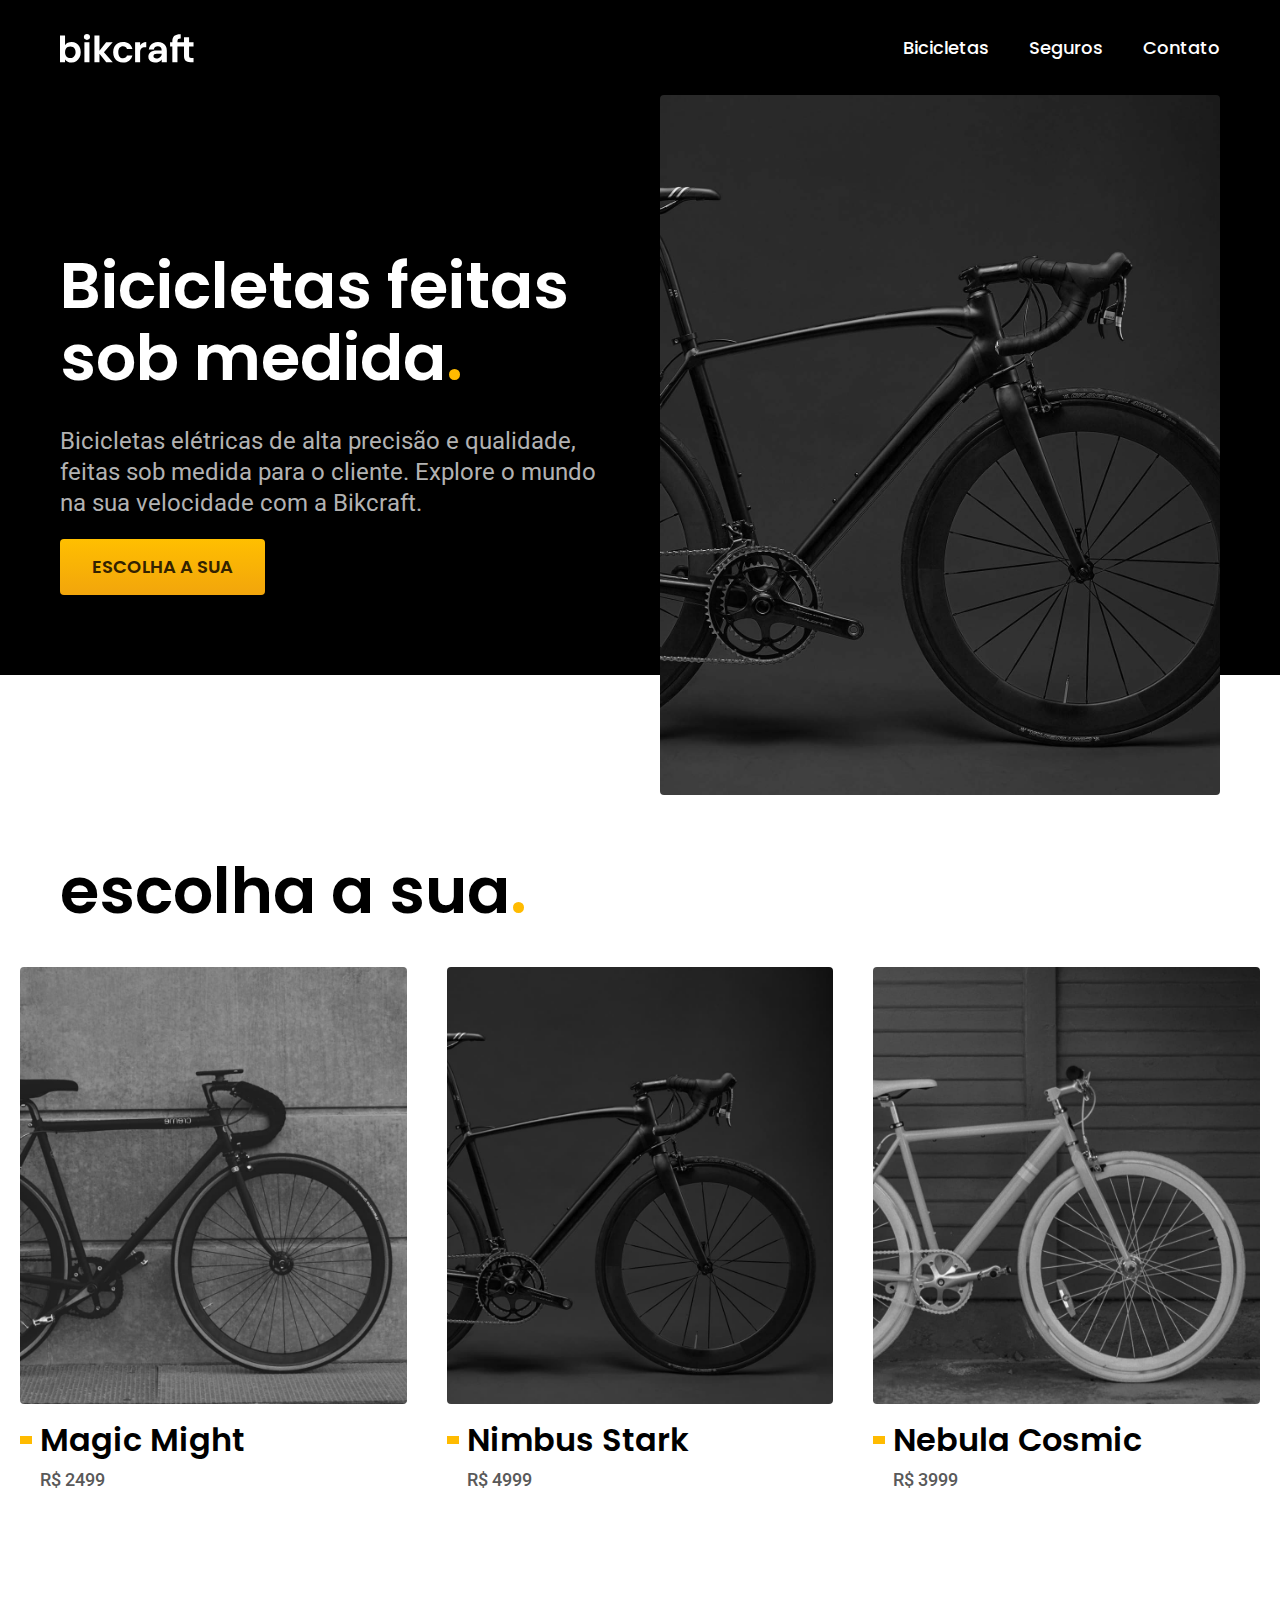
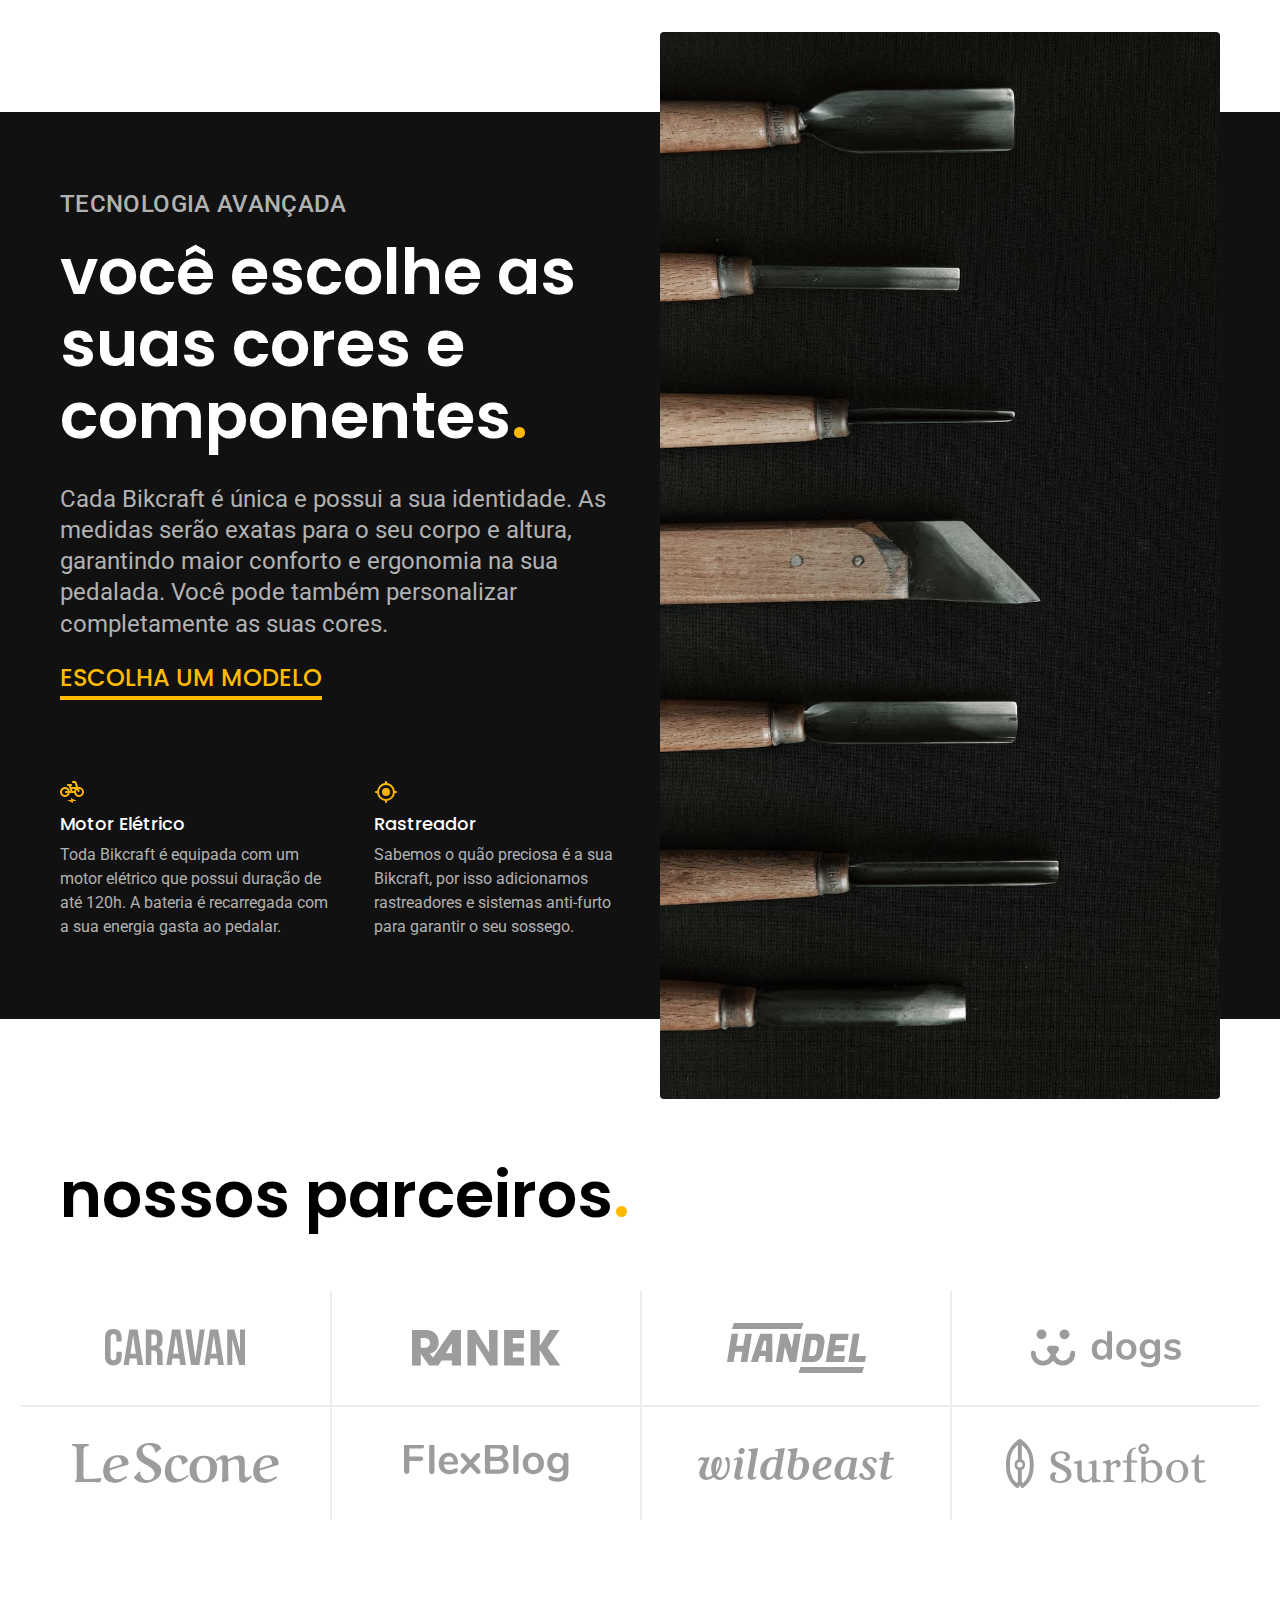
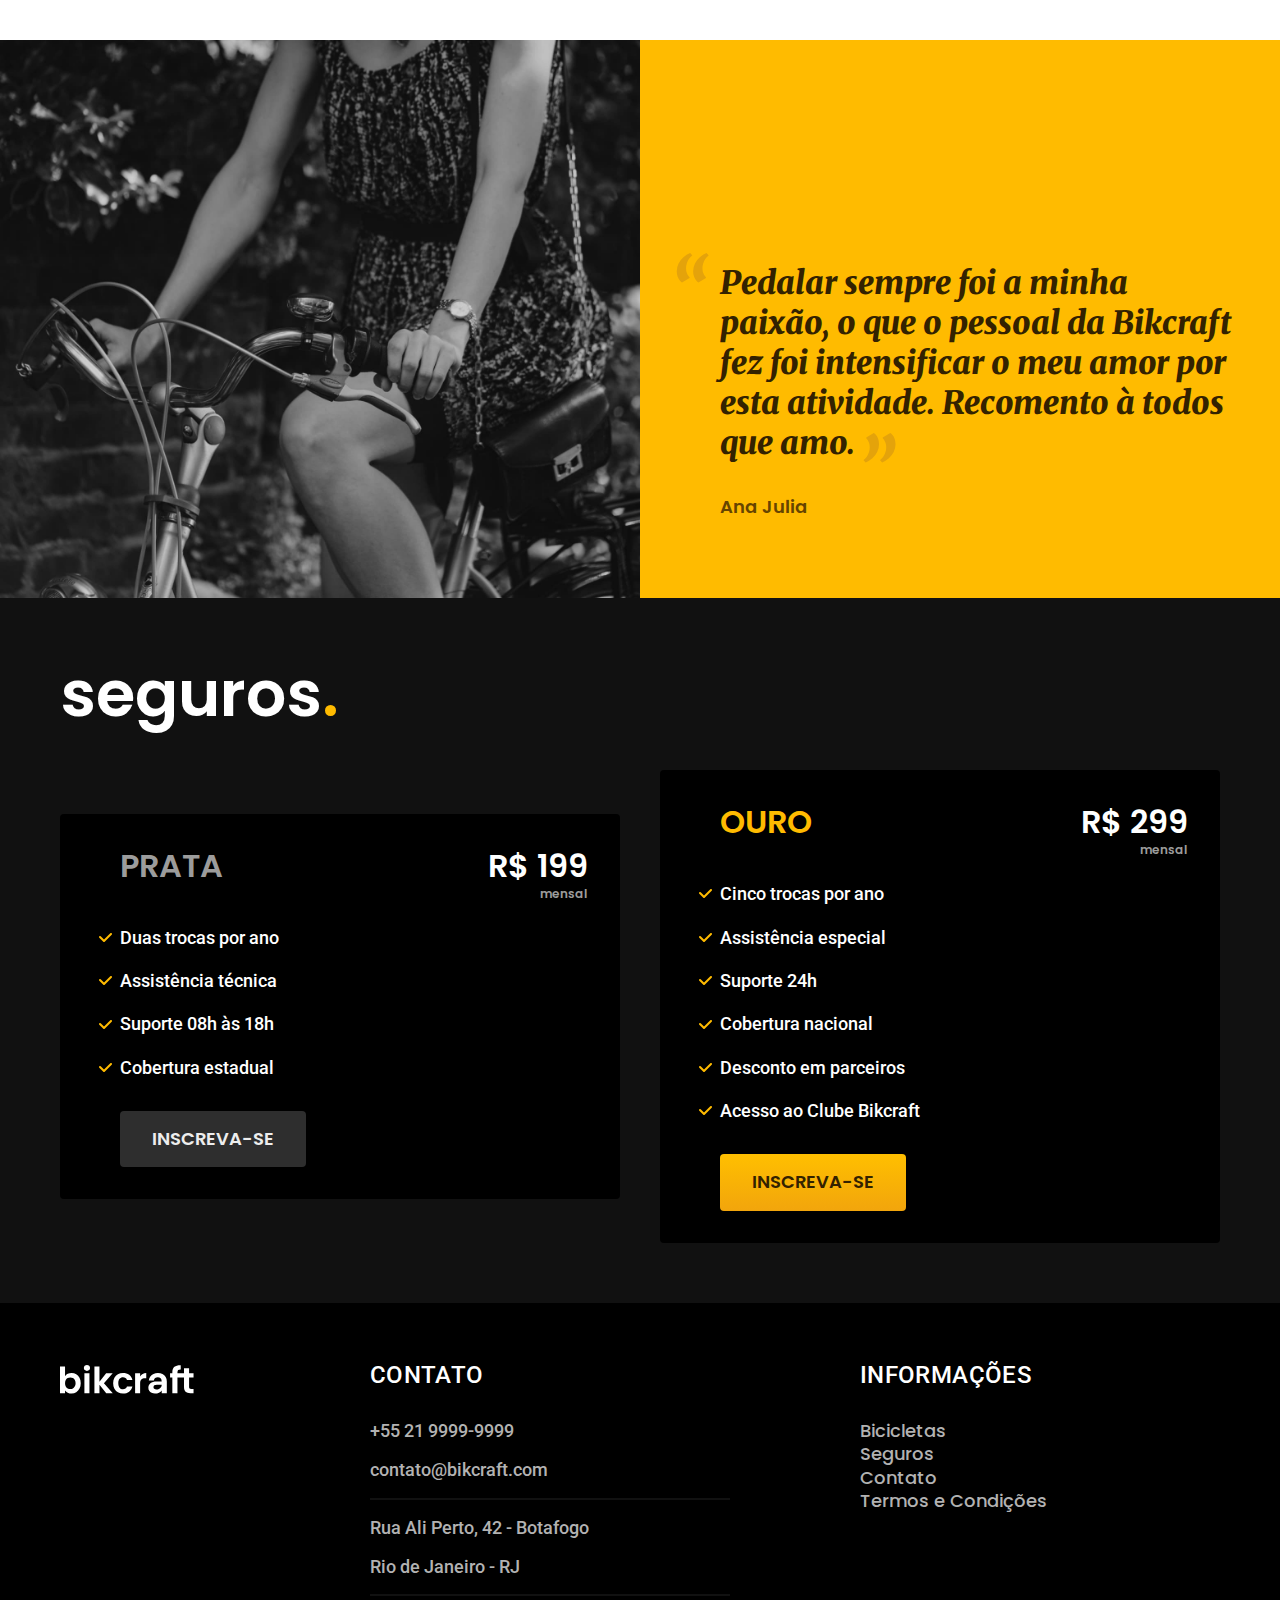
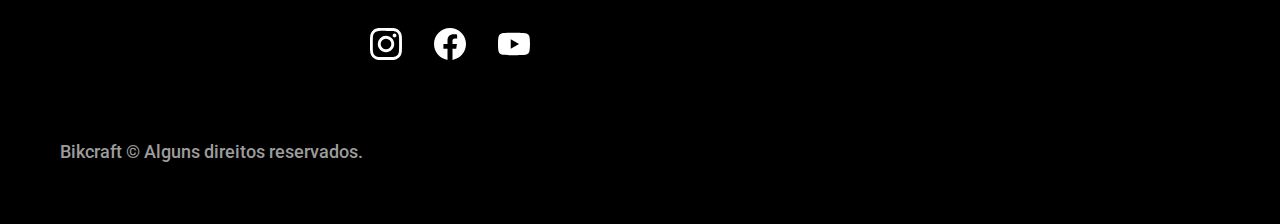
==== commit 30164499: "ajuste container seguros" ====
--- a/index.html
+++ b/index.html
@@ -135,7 +135,7 @@
   </section>
 
   <article class="seguros-bg">
-    <div class="seguros">
+    <div class="seguros container">
       <h2 class="fonte-1-xxl cor-0">seguros<span class="cor-p1">.</span></h2>
       <div class="seguros-item">
         <h3 class="fonte-1-xl cor-6">PRATA</h3>
@@ -146,7 +146,7 @@
           <li>Suporte 08h às 18h</li>
           <li>Cobertura estadual</li>
         </ul>
-        <a class="botao secundario" href="../orcamento.html">Inscreva-se</a>
+        <a class="botao secundario" href="../orcamento.html?tipo=seguro&produto=prata">Inscreva-se</a>
       </div>
 
       <div class="seguros-item">
@@ -160,7 +160,7 @@
           <li>Desconto em parceiros</li>
           <li>Acesso ao Clube Bikcraft</li>
         </ul>
-        <a class="botao" href="../orcamento.html">Inscreva-se</a>
+        <a class="botao" href="../orcamento.html?tipo=seguro&produto=ouro">Inscreva-se</a>
       </div>
     </div>
   </article>
